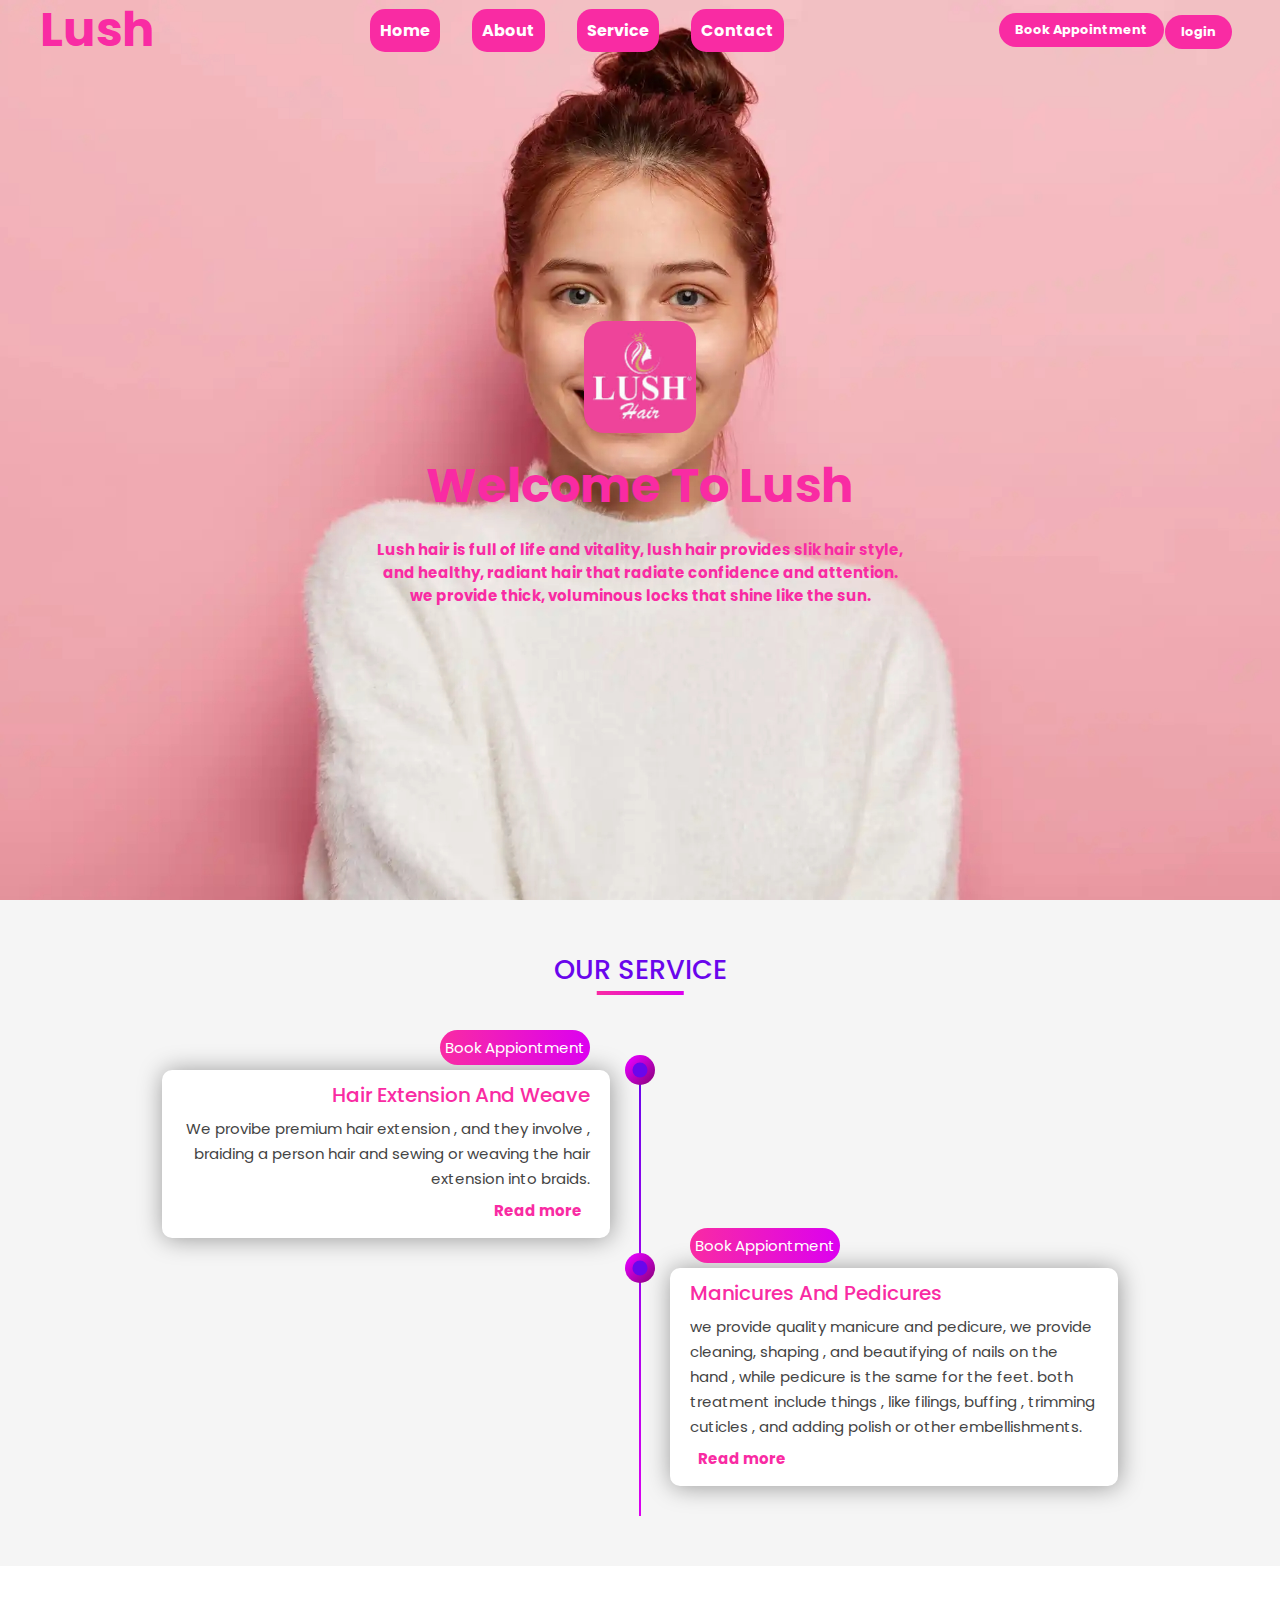
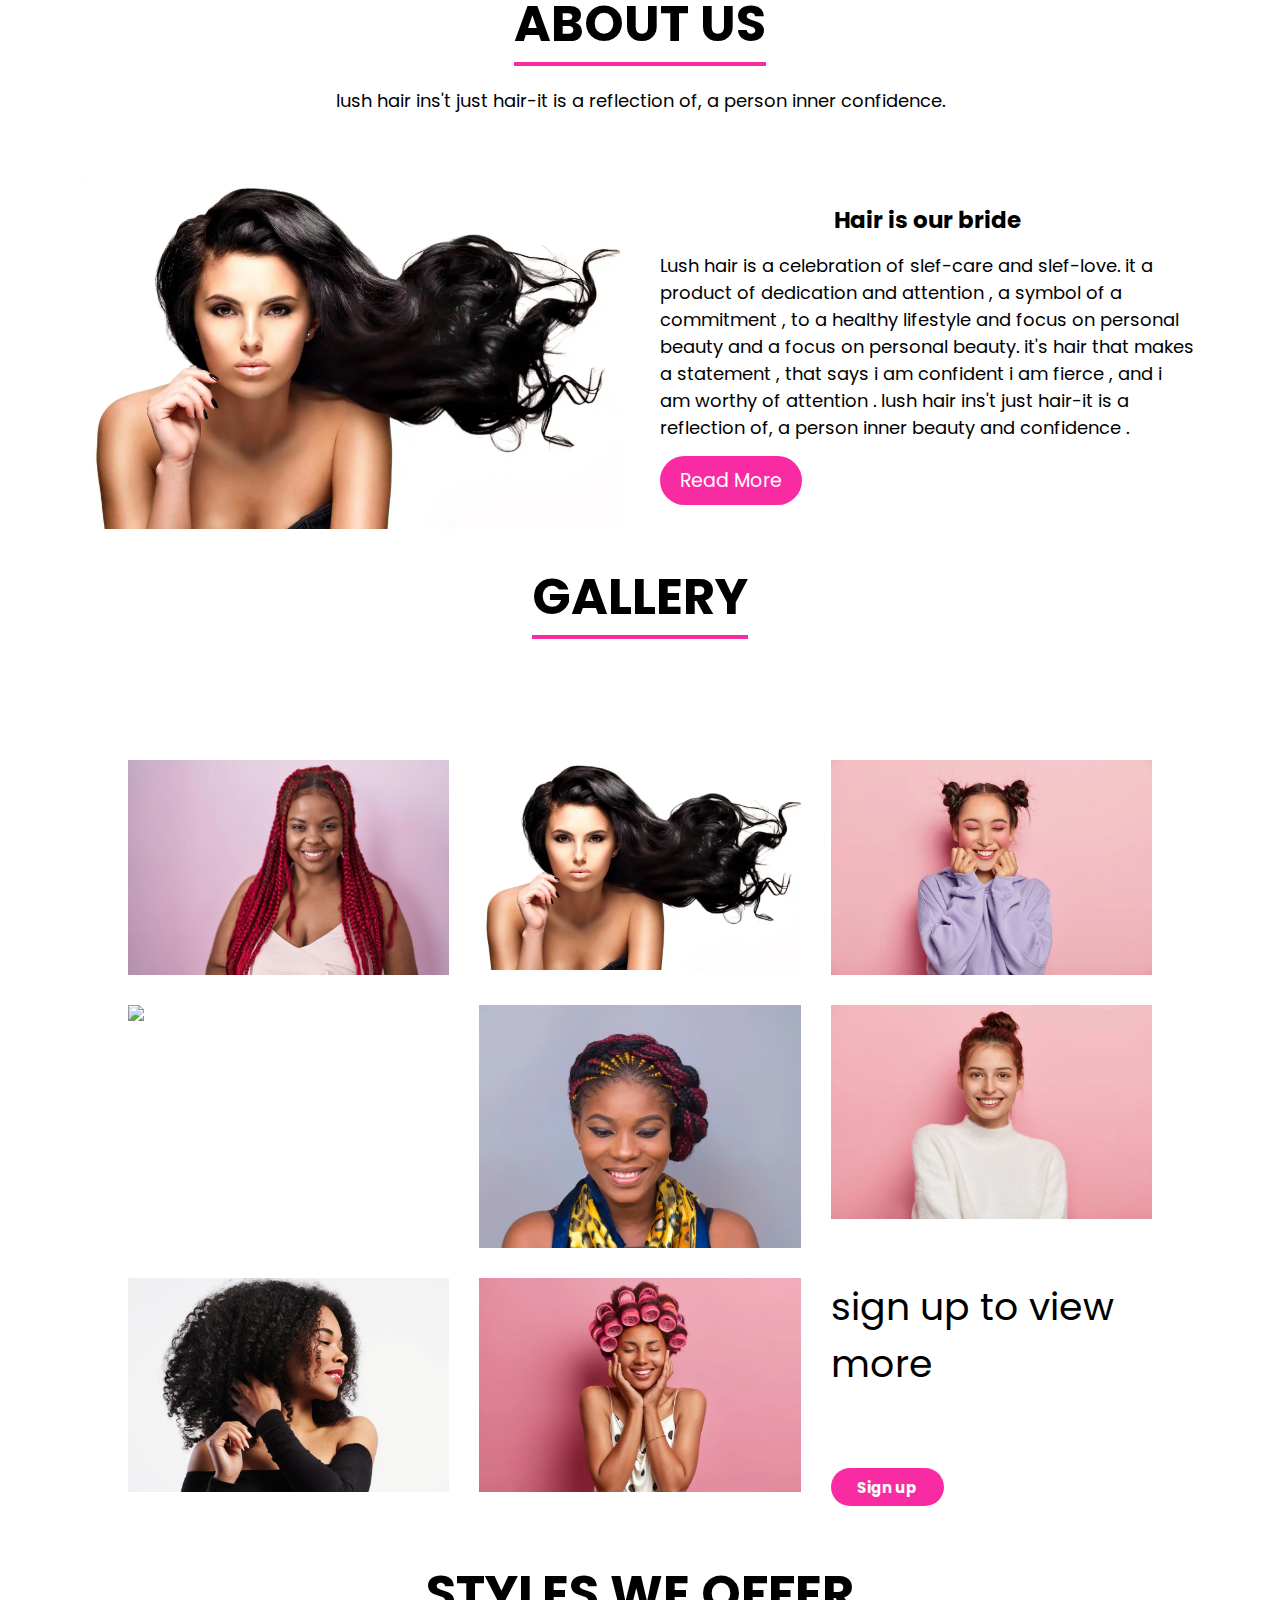
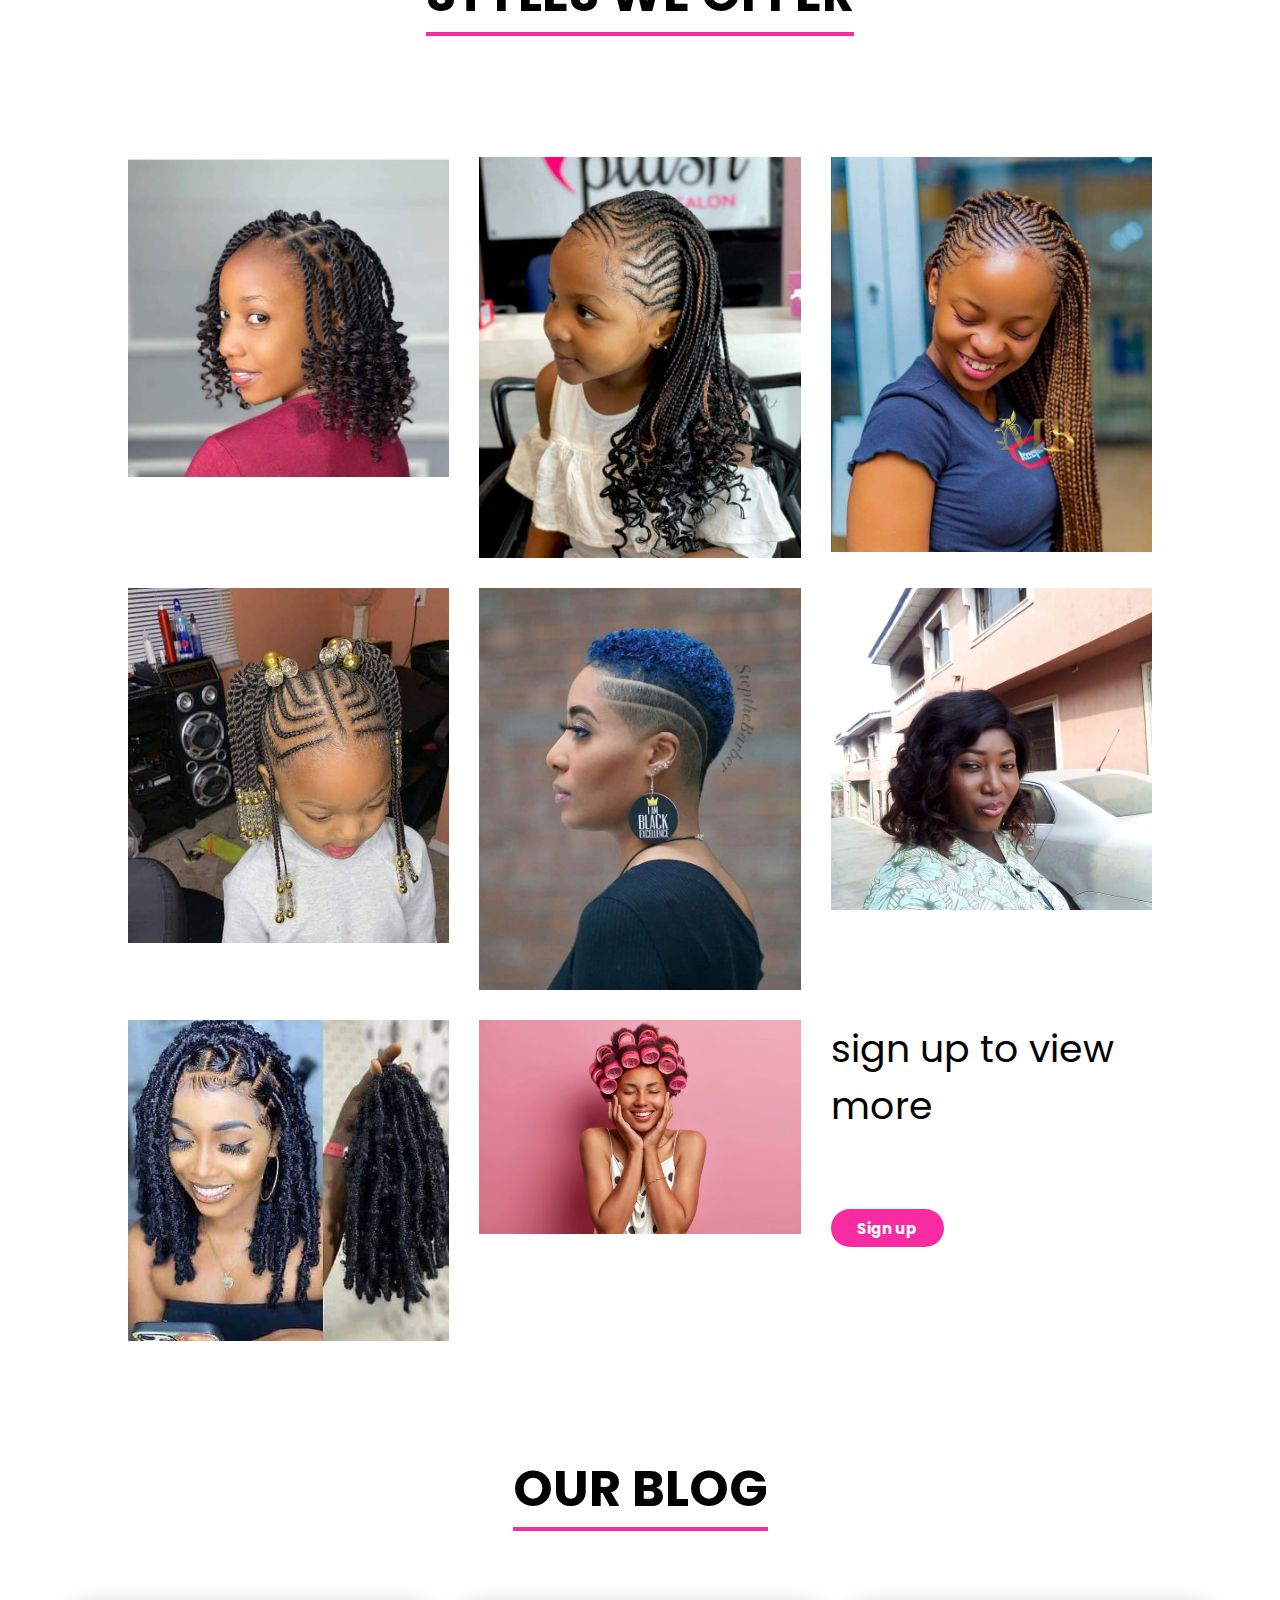
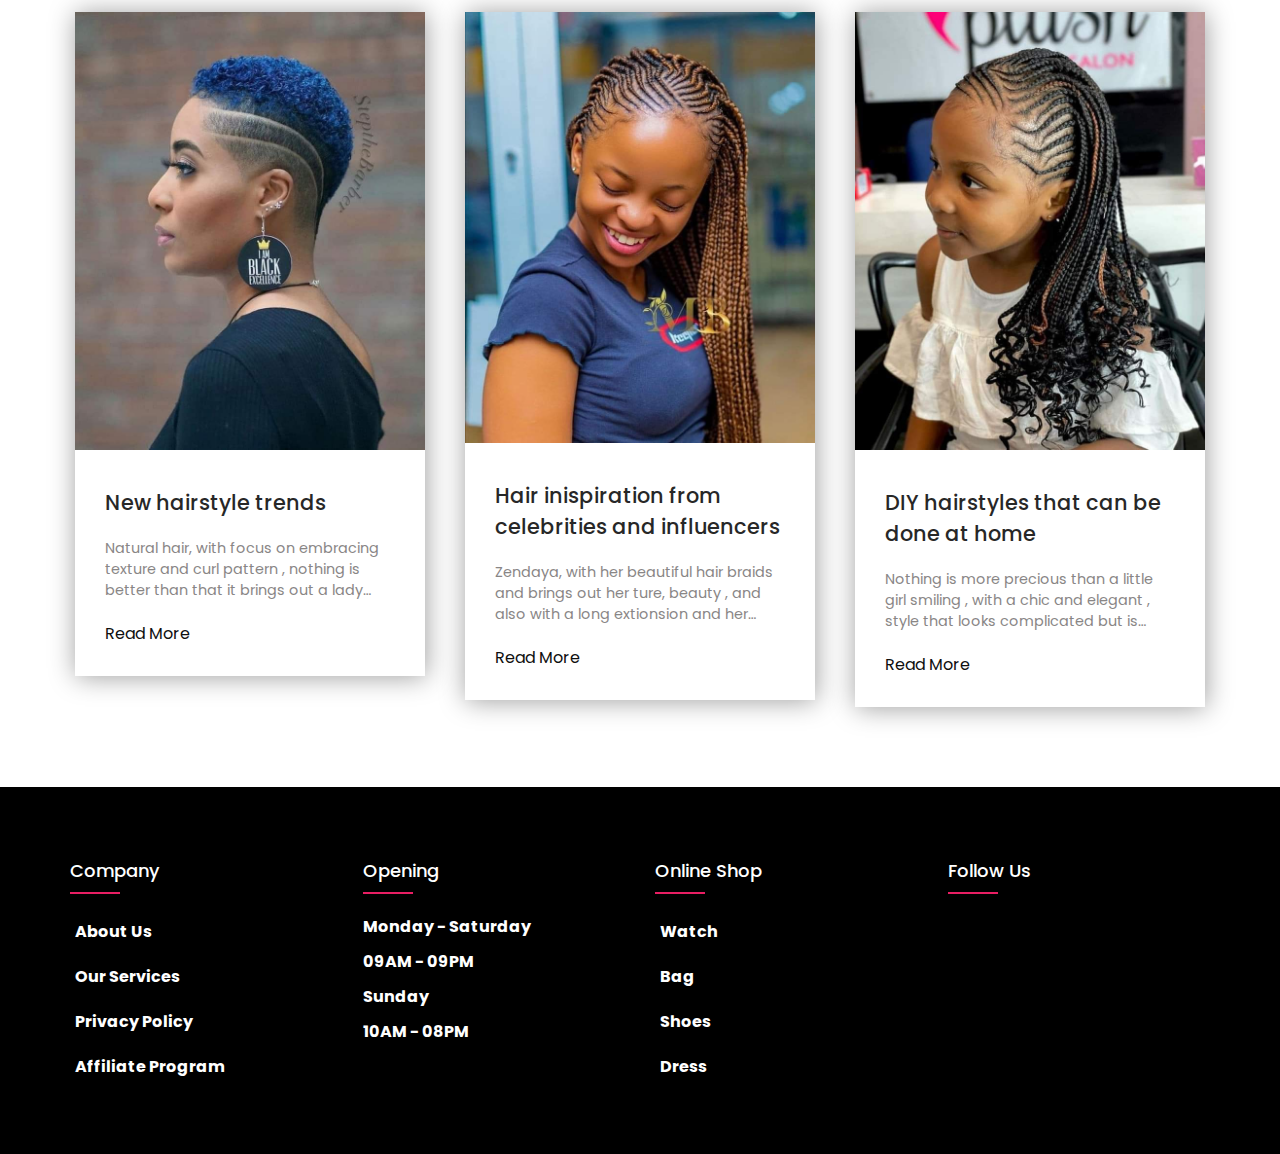
==== cecebeautysalon/index.html @ be524714 "updated heading" ====
<!DOCTYPE html>
    <html lang="en">

    <head>
        <meta charset="UTF-8">
        <meta name="viewport" content="width=device-width, initial-scale=1.0">
        <link rel="stylesheet" href="https://cdnjs.cloudflare.com/ajax/libs/font-awesome/6.4.0/css/all.min.css"
        integrity="sha512-iecdLmaskl7CVkqkXNQ/ZH/XLlvWZOJyj7Yy7tcenmpD1ypASozpmT/E0iPtmFIB46ZmdtAc9eNBvH0H/ZpiBw=="
        crossorigin="anonymous" referrerpolicy="no-referrer" />
        <link rel="stylesheet" href="css/style.css">
        <title>Home</title>
        <!-- scroll reveal CDN -->

        <!-- scroll reveal ends  -->
    </head>

    <body>
        <div class="chap">
            <header>
                <div class="navbar">
                    <div class="logo"><a href="">Lush</a></div>
                    <ul class="links">
                        <li><a href="index.html">Home</a></li>
                        <li><a href="about.html">About</a></li>
                        <li><a href="service.html">Service</a></li>
                        <li><a href="contact.html">Contact</a></li>
                    </ul>
                    <a href="" class="action_btn">Book Appointment</a>
                    <div class="toggle_btn">
                        <i class="fa-solid fa-bars"></i>
                    </div>
                </div>

                <div class="dropdown_menu ">
                    <li><a href="index.html"><i class="fa-solid fa-house icon"></i>Home</a></li>
                    <li><a href="about.html"><i class="fa-solid fa-shop icon"></i>About</a></li>
                    <li><a href="service.html"><i class="fa-solid fa-address-book icon"></i>Service</a></li>
                    <li><a href="contact.html"><i class="fa-solid fa-phone icon"></i>Contact</a></li>
                    <li><a href="" class="action_btn">Appiontment</a></li>
                </div>
                <main>
                    <section id="hero">
                        <div class="animated_div"><img src="image/animated logo.jpeg"></div>
                        <h1>Welcome To Lush </h1>
                        <p>Lush hair is full of life and vitality, lush hair provides slik hair style, <br>
                            and healthy, radiant hair that radiate confidence and attention. <br>
                            we provide thick, voluminous locks that shine like the sun.
                        </p>
                    </section>
                </main>
                <div class="testtest">
                    <button class="toggle-login">login</button>

                    <div class="wrapper">
                        <div class="form-wrapper sign-in">
                            <a href="#" class="close"><img src="image/close.png"><img src="image/hide-active.png"><img
                                    src="image/maximize-active.png"></a>
                            <form action="">
                                <h2>Login</h2>
                                <p class="introp">Already A Member</p>
                                <div class="input-group">
                                    <input type="text" required>
                                    <label for="">Username</label>
                                </div>
                                <div class="input-group">
                                    <input type="password" required>
                                    <label for="">Password</label>
                                </div>
                                <div class="remember">
                                    <label><input type="checkbox">Remember
                                        me</label>
                                </div>
                                <button type="submit" class="btn">Login</button>
                                <div class="sign-link">
                                    <p>Don't have an account?<a href="#" class="signUp-link">
                                            Sign up
                                        </a></p>
                                </div>
                            </form>
                        </div>

                        <div class="form-wrapper sign-up">

                            <form action="">
                                <h2>Sign Up</h2>
                                <p class="introp">Become A Member</p>
                                <div class="input-group">
                                    <input type="text" required>
                                    <label for="">Username</label>
                                </div>
                                <div class="input-group">
                                    <input type="email" required>
                                    <label for="">Email</label>
                                </div>
                                <div class="input-group">
                                    <input type="password" required>
                                    <label for="">Password</label>
                                </div>
                                <div class="remember">
                                    <label><input type="checkbox">I agree to term & condition
                                    </label>
                                </div>
                                <button type="submit" class="btn">Sign UP</button>
                                <div class="sign-link">
                                    <p>Already have an account?<a href="#" class="signIn-link">
                                            Sign In
                                        </a></p>
                                </div>
                            </form>
                        </div>

                        <span style="--i:10;"></span>
                        <span style="--i:9;"></span>
                        <span style="--i:8;"></span>
                        <span style="--i:7;"></span>
                        <span style="--i:6;"></span>
                        <span style="--i:5;"></span>
                        <span style="--i:4;"></span>
                        <span style="--i:3;"></span>
                        <span style="--i:2;"></span>
                        <span style="--i:1;"></span>
                    </div>
                </div>

            </header>

            <!-- service section ends -->
            <div class="main">
                <h3 class="heading">OUR SERVICE</h3>

                <div class="container">
                    <ul>
                        <li>
                            <h3 class="title">Hair Extension And Weave</h3>
                            <p>We provibe premium hair extension , and they involve ,
                                braiding a person hair and sewing or weaving the hair
                                extension into braids.
                            </p>
                            <a href="#">Read more</a>
                            <span class="circle"></span>
                            <span class="date">Book Appiontment</span>
                        </li>
                        <li>
                            <h3 class="title">Manicures And Pedicures</h3>
                            <p>we provide quality manicure and pedicure, we provide cleaning, shaping , and beautifying of
                                nails on the hand , while pedicure is the same for the feet. both treatment include things ,
                                like filings, buffing , trimming cuticles , and adding polish or other embellishments.
                            </p>
                            <a href="#">Read more</a>
                            <span class="circle"></span>
                            <span class="date">Book Appiontment</span>
                        </li>
                    </ul>
                </div>
            </div>
            <!-- service section ends -->
            <!-- about content -->


            <div class="headingabout">
                <h1>ABOUT US</h1>
                <p> lush hair ins't just hair-it is a reflection of, a person inner confidence.
                </p>
            </div>
            <div class="aboutcontainer">
                <section class="about">
                    <div class="about-image">
                        <img src="image/banner2.jpg">
                    </div>
                    <div class="about-content">
                        <h2>Hair is our bride</h2>
                        <p>Lush hair is a celebration of slef-care and slef-love. it a product of dedication and attention , a
                            symbol of a commitment ,
                            to a healthy lifestyle and focus on personal beauty and a focus on personal beauty. it's hair that
                            makes a statement ,
                            that says i am confident i am fierce , and i am worthy of attention . lush hair ins't just hair-it
                            is a reflection of,
                            a person inner beauty and confidence .
                        </p>
                        <a href="" class="read-more">Read More</a>
                    </div>
                </section>
            </div>
            <!-- about content ends -->
            <!-- gallery -->
            <div class="headingabout">
                <h1>GALLERY</h1>

            </div>
            <div class="img-gallery">
                <img
                    src="image/african-american-woman-with-braided-hair-standing-pink-background-hands-together-fingers-crossed-smiling-relaxed-cheerful-success-optimistic.jpg">
                <img src="image/beautiful-young-brunette-woman-with-long-black-curly-hair-posing.jpg">
                <img src="image/contact2.jpg">
                <img src="image/dashbanner .jpg">
                <img src="image/Swirl-Braid-2.jpg">
                <img src="image/contact .jpg">
                <img src="image/black-woman-touches-her-curly-hair.jpg">
                <img src="image/beautiful-lady-wearing-hair-curlers-isolated.jpg">
                <ul class="gallerysign">
                    <p>sign up to view more</p>
                    <li> <a href="signup&sigin.html">Sign up</a></li>
                </ul>
            </div>

            <!-- gallery ends -->
            <!-- style we offer -->

            <div class="headingabout">
                <h1>STYLES WE OFFER</h1>

            </div>
            <div class="img-gallery">
                <img src="image/lush 1.jpg">
                <img src="image/lush 2.jpg">
                <img src="image/lush 3.jpg">
                <img src="image/lush 4.jpg">
                <img src="image/lush 5.jpg">
                <img src="image/lush 7.jpg">
                <img src="image/lush 9.jpg">
                <img src="image/beautiful-lady-wearing-hair-curlers-isolated.jpg">
                <ul class="gallerysign">
                    <p>sign up to view more</p>
                    <li> <a href="signup&sigin.html">Sign up</a></li>
                </ul>
            </div>
            <!-- styles we offer ends -->
            <!-- blog -->
            <section id="blog"> 


                <div class="headingabout">
                    <h1>OUR BLOG</h1>
                </div>

                <div class="blog-wrap">
                    <div class="blog-container">

                        <div class="blog-box">

                            <div class="blog-img">
                                <img src="image/lush 5.jpg" class="b-img" alt="Blog">
                            </div>

                            <div class="blog-text">
                                <a href="#" class="blog-title">New hairstyle trends </a>
                                <p>
                                    Natural hair, with focus on embracing texture and curl pattern , nothing
                                    is better than that it brings out a lady ture beauty in many ways.
                                </p>
                                <a href="#">Read More</a>


                            </div>

                        </div>
                    </div>
                    <div class="blog-container">

                        <div class="blog-box">

                            <div class="blog-img">
                                <img src="image/lush 3.jpg" class="b-img" alt="Blog">
                            </div>

                            <div class="blog-text">
                                <a href="#" class="blog-title">Hair inispiration from celebrities and influencers</a>
                                <p>Zendaya, with her beautiful hair braids and brings out her ture,
                                    beauty , and also with a long extionsion and her beautiful color.
                                    .</p>
                                <a href="#">Read More</a>
                            </div>


                        </div>

                    </div>

                    <div class="blog-container">

                        <div class="blog-box">

                            <div class="blog-img">
                                <img src="image/lush 2.jpg" class="b-img" alt="Blog">
                            </div>

                            <div class="blog-text">
                                <a href="#" class="blog-title">DIY hairstyles that can be done at home</a>
                                <p> Nothing is more precious than a little girl smiling , with a chic and elegant ,
                                    style that looks complicated but is actually quite easy.
                                </p>
                                <a href="#">Read More</a>
                            </div>


                        </div>

                    </div>
                </div>



            </section>
            <!-- blog ends -->

            <!--footer-->
            <footer class="footer">
                <div class="footercontainer">
                    <div class="footerrow">
                        <div class="footer-column">
                            <h3>company</h3>
                            <ul class="footerul">
                                <li><a href="#">about us</a></li>
                                <li><a href="#">our services</a></li>
                                <li><a href="#">privacy policy</a></li>
                                <li><a href="#">affiliate program</a></li>
                            </ul>
                        </div>
                        <div class="footer-column">
                            <h3>Opening</h3>
                            <ul class="footerul">
                                <li> Monday - Saturday</li>
                                <li> 09AM - 09PM</li>
                                <li>Sunday</li>
                                <li>10AM - 08PM</li>
                            </ul>
                        </div>
                        <div class="footer-column">
                            <h3>online shop</h3>
                            <ul class="footerul">
                                <li><a href="#">watch</a></li>
                                <li><a href="#">bag</a></li>
                                <li><a href="#">shoes</a></li>
                                <li><a href="#">dress</a></li>
                            </ul>
                        </div>
                        <div class="footer-column">
                            <h3>follow us </h3>
                            <div class="social-link">
                                <a href="#"><i class="fa-brands fa-facebook icons"></i></a>
                                <a href="#"><i class="fa-brands fa-twitter icons"></i></a>
                                <a href="https://github.com/michaelmenesi/lush.git"><i class="fa-brands fa-github"></i></a>
                                <h4>
                            </div>
                        </div>
                    </div>
                </div>
            </footer>
            <!-- footer ends -->









            <!-- scroll reveal CDN -->
            <script src="https://unpkg.com/scrollreveal"></script>
            <!-- scroll reveal CDN ends   -->

            

            <!-- created by menesi michael    
                
            Gmail:menesimichael61@gmail.com
            
            phone number:08025140594

            whatsapp number:+234 8025140594
        
            -->

            <script src="javascript/script.js"></script>
        </div>    
    </body>

</html>
---- cecebeautysalon/css/style.css ----
@import url('https://fonts.googleapis.com/css2?family=Poppins:ital,wght@0,300;0,400;0,500;0,600;1,400;1,600;1,700;1,900&display=swap');

/* basic css */
*{
    margin: 0;
    padding: 0;
    font-family: 'poppins', sans-serif;
    box-sizing: border-box;
    
}

body{
    background-color: white;
    font-family: 'poppins', sans-serif;
    

}

li{
    list-style-type: none;

}

a{
    text-decoration: none;
    color: white;
    font-size: 1rem;
}

a:hover{
    color: #f92ba3;
}
.chap{
    overflow: hidden;
}

/* basic css ends  */

/* nav bar */
header{
    background-image: url(../image/banner.jpg);
    background-size: cover;
    background-position: center;
    position: relative;
    padding: 0 2rem;
    height: 100vh;
    background-attachment: fixed;
}
.headerservice{
    background-image: url(../image/service.jpg);
    background-size: cover;
    background-position: center;
    position: relative;
    padding: 0 2rem;
    height: 90vh;
    background-attachment: fixed;
}
.headerabout{
    background-image: url(../image/about.jpg);
    background-size: cover;
    background-position: center;
    position: relative;
    padding: 0 2rem;
    height: 100vh;
    background-attachment: fixed;
}
.headercontact{
    background-image: url(../image/contact.jpg);
    background-size: cover;
    background-position: center;
    position: relative;
    padding: 0 2rem;
    height: 100vh;
    background-attachment: fixed;
}
.login-signup{
    background-image: url(image/beautiful-lady-wearing-hair-curlers-isolated.jpg);
    background-size: cover;
    background-position: center;
    position: relative;
    padding: 0 2rem;
    height: 100vh;
    background-attachment: fixed;
}


.navbar{
    width: 100%;
    height: 60px;
    max-width: 1200px;
    margin: 0 auto;
    display: flex;
    align-items: center;
    justify-content: space-between;

}

.navbar .logo a {
    font-size: 3rem;
    font-weight: bold;
    color: #f92ba3;
    transition: .4s;
}
.navbar .logo a:hover{
    color: black;
}

.navbar .links{
    display: flex;
    gap: 2rem;
}
.links a{
    color: #fff;
    font-size: 1rem;
    background-color:  #f92ba3;
    border: none ;
    outline: none;
    padding: 10px;
    text-align: center;
    border-radius: 15px;
    font-weight: bolder;
    transition: .3s ;
}
.links a:hover{
    color: black;
}

.navbar .toggle_btn{
    color: #fff;
    font-size: 1.5rem;
    cursor: pointer;
    display: none;
}
.navbar.sticky{
    background: #1b1b1b;
}

.action_btn{
    background-color:  #f92ba3;
    color: #fff;
    padding: 0.5rem 1rem;
    border: none;
    outline: none;
    border-radius: 20px;
    font-size: 0.8rem;
    font-weight: bold;
    cursor: pointer;
    transition: scale 0.2 ease;
    margin-right: 35px;
    text-align: center;
    display: flex;
}

.action_btn:hover{
    scale: 1.05;
    color: #fff;
}

.action_btn:active{
  scale: 0.95;
}

/*DROPDOWN MENU*/
.dropdown_menu{
    display: none;
    position: absolute;
    right: 2rem;
    top: 60px;
    height: 0;
    width: 300px;
    background-color: rgba(225, 255, 255, 0.1);
    backdrop-filter: blur(15px);
    border-radius: 10px;
    overflow: hidden;
    transition: height .2s cubic-bezier(0.175, 0.885, 0.32, 1.275);
}
.dropdown_menu.open{
    height: 240px;
}

.dropdown_menu li{
    padding: 0.7rem;
    display: flex;
    align-items: center;
    justify-content: center;
}
.dropdown_menu li a{
    color: black;
}

.dropdown_menu .action_btn{
    width: 100%;
    display: flex;
    justify-content: center;
}

/* navbar ends  */
/* animated logo */

.animated_div {
width:20%;
height:20%;
color: #ffffff;
position: relative;
font-weight:bold;
padding:10px;
margin-top: 4cm;
animation:animated_div 5s 1;
-moz-animation:animated_div 5s 1;
-webkit-animation:animated_div 5s 1;
-o-animation:animated_div 5s 1;
border-radius:5px;
-webkit-border-radius:5px;
}

.animated_div img{
width: 50%;
height: 50%;
border-radius: 20px;
}
    
@keyframes animated_div{
    0% {transform: rotate(0deg);left:0px;}
    25% {transform: rotate(20deg);left:0px;}
    50% {transform: rotate(0deg);left:500px;}
    55% {transform: rotate(0deg);left:500px;}
    70% {transform: rotate(0deg);left:500px;}
    100% {transform: rotate(-360deg);left:0px;}
}
    
@-webkit-keyframes animated_div {
    0% {-webkit-transform: rotate(0deg);left:0px;}
    25% {-webkit-transform: rotate(20deg);left:0px;}
    50% {-webkit-transform: rotate(0deg);left:500px;}
    55% {-webkit-transform: rotate(0deg);left:500px;}
    70% {-webkit-transform: rotate(0deg);left:500px;}
    100% {-webkit-transform: rotate(-360deg);left:0px;}
}
    
@-moz-keyframes animated_div{
    0%  {-moz-transform: rotate(0deg);left:0px;}
    25% {-moz-transform: rotate(20deg);left:0px;}
    50%  {-moz-transform: rotate(0deg);left:500px;}
    
    55%  {-moz-transform: rotate(0deg);left:500px;}
    70%  {-moz-transform: rotate(0deg);left:500px;}
    100% {-moz-transform: rotate(-360deg);left:0px;}
}
    
@-o-keyframes animated_div {
    0% {transform: rotate(0deg);left:0px;}
    25% {transform: rotate(20deg);left:0px;}
    50%  {transform: rotate(0deg);left:500px;}
    55%  {transform: rotate(0deg);left:500px;}
    70%  {transform: rotate(0deg);left:500px;}
    100% {transform: rotate(-360deg);left:0px;}
}
/* animated logo end */
/*hero*/

section#hero{
    display: flex;
    flex-direction: column;
    align-items: center;
    justify-content: center;
    text-align: center;
    color: #f92ba3;
    margin-top: 100px;
    overflow: hidden;
}

#hero h1{
    font-size: 3rem;
    margin-bottom: 1rem;
}

#hero p{
    font-size: 15px;
    font-weight: bold;
    filter: brightness(80px);
}
/* hero ends  */
/* animated service bubble */
.bubbles img{
    width: 50px;
    animation: bubble 4s linear infinite;
    overflow: hidden;
}
.bubbles{
    width: 90%;
    display: flex;
    align-items: center;
    justify-content: space-around;
    position: absolute;
    bottom: 0;
}
@keyframes bubble{
    0%{
        transform: translateY(0);
        opacity: 0;
    }
    50%{
        
        opacity: 1;
    }
    70%{
        
        opacity: 1;
    }
    100%{
        transform: translateY(-80vh);
        opacity: 0;
    }
}

.bubbles img:nth-child(1){
    animation-delay: 2s;
    width: 25px;
}
.bubbles img:nth-child(2){
    animation-delay: 1s;
}
.bubbles img:nth-child(3){
    animation-delay: 3s;
    width: 25px;
}
.bubbles img:nth-child(4){
    animation-delay: 4.5s;
}
.bubbles img:nth-child(5){
    animation-delay: 3s;
}
.bubbles img:nth-child(6){
    width: 20px;
    animation-delay: 6s;
}
.bubbles img:nth-child(7){
    width: 35px;
    animation-delay: 7s;
}


/* animated service bubbles ends */
/* service page timeline */

.main{
    width: 100%;
    height: auto;
    background-color: rgb(245, 245, 245);
    padding: 50px 0;
    display: grid;
    place-items: center;
    font-family: 'poppins' sans-serif;
}

.main .heading{
    font-size: 27px;
    font-weight: 500;
    color: rgb(106, 6 , 236);
    position: relative;
    margin-bottom: 80px;
}

.heading::after{
    position: absolute;
    content: '';
    width: 50%;
    height: 4px;
    left: 50%;
    bottom: -5px;
    background-image: linear-gradient(to right, #f92ba3 , rgb(220, 0 ,240));
    transform: translateX(-50%);
}


.container{
    width: 70%;
    height: auto;
    position: relative;
}

.container ul::after{
    position: absolute;
    content: '';
    width: 2px;
    height: 100%;
    background-image: linear-gradient(to bottom, rgb(106, 6 ,236), rgb(220, 0 ,240) );
    left: 50%;
    top: 0;
    transform: translateX(-50%);
    z-index: 0;
}
.container ul{
    list-style-type: none;

}


.container ul li{
    width: 50%;
    height: auto;
    padding: 15px 20px;
    background-color: #fff;
    box-shadow: 1px 1px 25px rgba(0, 0, 0, 0.384);
    border-radius: 10px;
    margin-bottom: 30px;
    z-index: 99;
    position: relative;
} 


.container ul li:nth-child(odd){
    float: left;
    clear: right;
    transform: translateX(-30px);
    text-align: right;
}
.container ul li:nth-child(odd) .date{
    right: 20px;
}

.container ul li:nth-child(even){
    float: right;
    clear: left;
    transform: translateX(30px);
    text-align: left;
}

.container ul li:nth-child(4){
    margin-bottom: 0;
}
.container ul li .title{
    font-size: 20px;
    font-weight: 500;
    color:  #f92ba3;
}

ul li p{
    font-size: 15px;
    color: #444;
    margin: 7px 0;
    line-height: 25px;
}

ul li a{
    font-size: 15px;
    color:  #f92ba3;
    text-decoration: none;
    font-weight: bold;
    padding: 8px;
}
ul li a:hover{
    background-color: #f92ba3;
    color: #fff;
    border: none;
    outline: none;
    border-radius: 5px;
}

ul li .date{
    position: absolute;
    top: -40px;
    background-image: linear-gradient(to right,  #f92ba3, rgb(220, 0 ,240));
    width: 150px;
    height: 35px;
    border-radius: 20px;
    color: #fff;
    display: grid;
    place-items: center;
    font-size: 15px;
    

}

.container ul li .circle{
    width: 30px;
    height: 30px;
    background-color: rgb(220, 0, 240);
    border-radius: 50%;
    position: absolute;
    top: 0;
}

.container ul li .circle::after{
    content: '';
    width: 15px;
    height: 15px;
    background-color: rgb(106, 6 , 236);
    border-radius: 50%;
    position: absolute;
    top: 50%;
    left: 50%;
    transform: translate(-50%, -50%);
}

.container ul li:nth-child(odd) .circle{
  right: -30px;
  transform: translate(50%, -50%);
}


.container ul li:nth-child(even) .circle{
    left: -30px;
    transform: translate(-50%, -50%);
}


/* service page timeline ends */
/* popup form */
.test{
    display: flex;
    justify-content: center;
    align-items: center;
    min-height: 100vh;
    margin-top: -14cm;
    overflow: hidden;
}
.testtest{
    display: flex;
    justify-content: center;
    align-items: center;
    min-height: 100vh;
    margin-top: -16cm;
    overflow: hidden;
}
.introp{
   display: flex;
   justify-content: center;
   text-align: center;
   width: 100%;
}

button{
    position: absolute;
    top: 15px;
    right: 10px;
    padding: 0.5rem 1rem;
    background: #f92ba3;
    border-radius: 20px;
    border: none;
    outline: none;
    cursor: pointer;
    font-size: 0.8rem;
    color: #fff;
    font-weight: bold;
    z-index: 1;
    transform-origin: bottom right;
    transition: 1.5s ease-in-out;
}
button:hover{
    background: #fff;
    color: #f92ba3;
    border: 1px solid #f92ba3;
}
button.active{
    transform: scale(0);
}
.close{
    position: absolute;
    top: 10px;
    right: 18px;
    width: 30px;
    height: 20px;
    display: flex;
    justify-content: center;

}
.wrapper{
    position: relative;
    width: 400px;
    height: 500px;

}
.wrapper span{
    display: block;
    width: 400px;
    height: 50px;
    background: #f92ba3;
    transform: translate(400px, -50px) scale(0);
    transform-origin: right;
    margin-bottom: -50px;
    transition: .5s ease-in-out;
    transition-delay: calc(.5s / var(--i));
}
.wrapper.active span{
    transition-delay: calc(.1s * var(--i));
    margin-bottom: 0;
    transform: translate(0, 0) scale(1);
}
.wrapper span:nth-of-type(1){
    border-top-left-radius: 20px;
    border-top-right-radius: 20px;
}
.wrapper span:nth-of-type(10){
    border-bottom-left-radius: 20px;
    border-bottom-right-radius: 20px;
}

.wrapper.show-bg .bg{
    z-index: 1;
}
.form-wrapper{
    position: absolute;
    top: 0;
    left: 0;
    display: flex;
    justify-content: center;
    align-items: center;
    width: 100%;
    height: 100%;
    background: transparent;
    z-index: 2;
    transform: translate(500px, -200px) scale(0);
    transition: transform .8s ease-in-out, background 0s,left .5s ease-in-out;
    
    
}
.wrapper.active .form-wrapper{
    transition-delay: 1s,1.8s,0s;
    background: #fff;
    transform: translate(0, 0) scale(1);
    border-radius: 20px;
    border: 10px solid #f92ba3;
}

.wrapper.show-sign .form-wrapper.sign-in{
    left: -1950px;
    transition-delay: .5s;
}
.wrapper .form-wrapper.sign-up{
    transform: translateX(1950px);
    transition-delay: .3s;
}
.wrapper.show-sign .form-wrapper.sign-up{
    transform: translateX(0);
}
h2{
    font-size: 30px;
    color: #be2edd;
    text-align: center;
}
.input-group{
    position: relative;
    margin: 30px 0;

}
.input-group label{
    position: absolute;
    top: 50%;
    left: 5px;
    transform: translateY(-50%);
    font-size: 16px;
    color: #333;
    padding: 0 5px;
    pointer-events: none;
    transition: .5s;
}
.input-group input{
    width: 320px;
    height: 40px;
    font-size: 16px;
    color: #333;
    padding: 0 10px;
    border-radius: 5px;
    background: transparent;
    outline: none;
    border: 1px solid #333;
    transition: .5s;
}
.input-group input:focus~label,
.input-group input:valid~label{
    top: 0;
    font-size: 12px;
    background: #fff;
    color: #be2edd;
}
.input-group input:focus,
.input-group input:valid{
    border: 1px solid #be2edd;

}

.remember{
    display: flex;
    justify-content: center;
}
.remember label{
    color: #333;
    font-size: 14px;
}
.remember label input{
    accent-color: #be2edd;

}
.btn{
    position: relative;
    top: 0;
    left: 0;
    width: 100%;
    height: 40px;
    background: #be2edd;
    box-shadow: 0 5px 10px #be2edd;
    font-size: 16px;
    color: #fff;
    font-weight: 500;
    cursor: pointer;
    border-radius: 5px;
    border: none;
    outline: none;
}
.sign-link{
    font-size: 14px;
    text-align: center;
    margin: 25px 0;
}
.sign-link p{
    color: #333;
}
.sign-link p a {
    color: #be2edd;
    text-decoration: none;
    font-weight: 600;
}
.sign-link p a:hover{
    text-decoration: underline;

}
/* popup responsive ends */
/* contact */
.contact{
    display: flex;
    justify-content: center;
    margin: 2cm;
    padding: 2cm;
    border: 1px solid #f92ba3;
}
.input-form{
    padding: 20px;
}
.label{
    display: block;
}
/* contact ends */
/* about content */

.headingabout{
    width: 90%;
    display: flex;
    justify-content: center;
    align-items: center;
    flex-direction: column;
    text-align: center;
    margin: 20px auto;
}
.headingabout h1{
    font-size: 50px;
    color: #000;
    margin-bottom: 25px;
    position: relative;
}
.headingabout h1::after{
    content: "";
    position: absolute;
    width: 100%;
    height: 4px;
    display: block;
    margin: 0 auto;
    background-color: #f92ba3;
}
.headingabout p{
    font-size: 18px;
    color: black;
    margin-bottom: 35px;
}
.aboutcontainer{
   width: 90%;
   margin: 0 auto;
   padding: 10px 20px;
}
.about{
    display: flex;
    justify-content: space-between;
    align-items: center;
    flex-wrap: wrap;
}
.about-image{
    flex: 1;
    margin-right: 40px;
    overflow: hidden;
}
.about-image img{
    max-width: 100%;
    height: auto;
    display: block;
    transition: 0.5s ease;

}
.about-image:hover img{
  transform: scale(1.2);
}
.about-content{
    flex: 1;
}
.about-content h2{
    font-size: 23px;
    margin-bottom: 15px;
    color: black;
}
.about-content p{
    font-size: 18px;
    line-height: 1.5;
    color: black;
}
.about-content .read-more{
    display: inline-block;
    background-color: #f92ba3;
    padding: 10px 20px;
    color: #fff;
    font-size: 19px;
    text-decoration: none;
    border-radius: 25px;
    margin-top: 15px;
    transition: 0.3s ease;
}
.about-content .read-more:hover{
    background-color: #ac126c;
}
/* about content ends */

/* footer starts */
.footercontainer{
    max-width: 1170px;
    margin: auto;
}
.footercontainercontact{
    margin-top: 3cm;
}
.footerrow{
    display: flex;
    flex-wrap: wrap;
}
.footerul{
    list-style-type: none;
}
.footer{
    background-color: black;
    padding: 70px 0;

}
.footer-column{
    width: 25%;
    padding: 0 15px;
 
}
.footer-column h3{
    font-size: 18px;
    color: #ffffff;
    text-transform: capitalize;
    margin-bottom: 30px;
    font-weight: 500;
    position: relative;
}
.footer-column h3::before{
    content: '';
    position: absolute;
    left: 0;
    bottom: -10px;
    background-color: #e91e63;
    height: 2px;
    box-sizing: border-box;
    width: 50px;
}
.footer-column ul li:not(:last-child){
    margin-bottom: 10px;
}
.footer-column ul li a{
    font-size: 16px;
    text-transform: capitalize;
    color: white;
    text-decoration: none;
    font-weight: bold;
    display: block;
    padding: 5px;
    transition: .3s ease-in-out;
}

.footer-column ul li a:hover{
    padding-left: 10px;
}
.footer-column .social-link a {
    font-size: 30px;
    height: 40px;
    width: 40px;
    margin: 0 10px 10px 0;
    color: white;
}
.footer ul li{
    color: white;
    font-weight: bold;
}
.footerul a:hover{
   background-color: transparent;
}

/* footer ends */
/* image gallery  */
.img-gallery{
    width: 80%;
    margin: 100px auto 50px;
    display: grid;
    grid-template-columns: repeat(auto-fit, minmax(250px, 1fr));
    grid-gap: 30px;
}
.img-gallery img{
    width: 100%;
    cursor: pointer;
    transition: .4s;
}
/* end gallery */

.img-gallery img:hover{
    transform: scale(0.8) rotate(-15deg);
    border-radius: 20px;
    box-shadow: 0 32px 75px rgba(68, 77, 136, 0.2);
}

.gallerysign li a{
    font-size: 15px;
    color:  #fff;
    background-color: #f92ba3;
    text-decoration: none;
    font-weight: bold;
    padding: 8px;
    width: 3cm;
    height: 1cm;
    display: flex;
    justify-content: center;
    margin-top: 2cm;
    border-radius: 20px;
}
ul li a:hover{
    background-color: #f92ba3;
    color: #fff;
    border: none;
    outline: none;
    border-radius: 5px;
}
.gallerysign p{
    font-size: 1cm;
}
/* image gallery ends */
/* blog  */

/* blog */

#blog{
    display:flex;
    justify-content: center;
    align-items: center;
    flex-direction: column;
    padding: 40px;
    
}

.blog-heading{
    display: flex;
    justify-content: center;
    align-items: center;
    flex-direction: column;
}

.blog-heading span{ 
    color: #f92ba3;
}
.blog-heading h3{
    font-size: 2.4rem;
    color: black;
    font-weight: 600px;
}
.b-img{
    background-size: cover;
    background-position: center;
    position: relative;
    height: 70vh;
}
.blog-wrap
{
    display: flex;
    justify-content: space-evenly;
    align-items: start;
    margin: 20px 0px;
    flex-wrap: wrap;
    flex-direction: row;
}
.blog-box{
    width: 350px;
    background-color: #ffffff;
    box-shadow: 1px 1px 25px rgba(0, 0, 0, 0.384);
    margin: 20px;
}
.blog-img{
    width: 100%;
    height: auto;
}
.blog-img img{
    width: 100%;
    height: 100%;
    object-fit: cover;
    object-position: center;
}
.blog-text{
   padding: 30px;
   display: flex;
   flex-direction: column;

}

.blog-text span{
    color: #f92ba3;
    font-size: 0.9rem;
}
.blog-text .blog-title{
    font-size: 1.3rem;
    font-weight: 500;
    color: #272727;
}
.blog-text .blog-title:hover{
    color: #f92ba3;
    transition: all ease 0.3s;
}
.blog-text p{
    color: #898686;
    font-size: 0.9rem;
    display: -webkit-box;
    -webkit-line-clamp: 3;
    -webkit-box-orient: vertical;
    overflow: hidden;
    text-overflow: ellipsis;
    margin: 20px 0px;
}
.blog-text a{
    color: #0f0f0f;
}
.blog-text a:hover{
    color: #f92ba3;
    transition: all ease 0.3s;
}
/* blog ends  */
/* scroll bar */
::-webkit-scrollbar{
    width: 15px;

}
::-webkit-scrollbar-track{
    background: #d1e5ff;
}
::-webkit-scrollbar-thumb{
    background: linear-gradient(#fb3bdf, #d115bb);
    border-radius: 15px;
}
/* scroll bars */
/* scroll bar ends */

/* contact form */


.container-form{
    position: relative;
    width: 100%;
    min-height: 100vh;
    padding: 2rem;
    background-color: #fafafa;
    overflow: hidden;
    display: flex;
    align-items: center;
    justify-content: center;
    border-radius: 30px;
}

.form{
    width: 100%;
    max-width: 820px;
  
    background-color: #fff;
    border-radius: 10px;
    box-shadow: 1px 1px 25px rgba(0, 0, 0, 0.384);
    z-index: 1000;
    overflow: hidden;
    display: grid;
    grid-template-columns: repeat(2, 1fr);
}

.contact-form{
    background: linear-gradient(#fb3bdf, #d115bb);
    position: relative;
}

.circle{
    border-radius: 50%;
    background: linear-gradient(135deg, transparent 20%, #860277);
    position: absolute;
}

.circle.one{
  width: 130px;
  height: 130px;
  top: 130px;
  right: -40px;
}

.circle.two{
    width: 80px;
    height: 80px;
    top: 10px;
    right: 30px;
}

.contact-form:before{
   content: "";
   position: absolute;
   width: 26px;
   height: 26px;
   background-color: #fb3bdf;
   transform: rotate(45deg);
   top: 50px;
   left: -13px;
}

form{
    padding: 2.3rem 2.3rem;
    z-index: 10;
    overflow: hidden;
    position: relative;
}

.title{
    color: #fff;
    font-weight: 500;
    font-size: 1.5rem;
    line-height: 1;
    margin-bottom: 0.7rem;
}

.input-container{
    position: relative;
    margin: 1rem 0;
}



.input{
    width: 95%;
    outline: none;
    border: 2px solid #fff;
    background: none;
    border-radius: 30px;
    padding: 0.6rem 1.2rem;
    color: white;
    font-weight: bolder;
    font-size: 0.95rem;
    letter-spacing: 0.5px;
    transition: 0.3s;    
}

textarea.input{
    padding: 0.8rem 1.2rem;
    min-height: 150px;
    border-radius: 22px;
    resize: none;
    overflow-y: auto;
}

.input-container label{
    position: absolute;
    top: 50%;
    left: 15px;
    transform: translateY(-50%);
    padding: 0 0.4rem;
    color: #fff;
    font-size: 0.9rem;
    font-weight: 400;
    pointer-events: none;
    z-index: 1000;
    transition: 0.5s;
}

.input-container.textarea label{
    top: 1rem;
    transform: translateY(0);
}

.contactbtn{
    padding: 0.6rem 1.3rem;
    background-color: #fff;
    border: 2px solid #fafafa;
    font-size: 0.95rem;
    color: #d115bb;
    line-height: 1;
    border-radius: 25px;
    outline: none;
    cursor: pointer;
    transition: 0.3s;
    margin: 0;
}

.contactbtn:hover{
    background-color: transparent;
    color: #fff;
}

.input-container span{
    position: absolute;
    top: 0;
    left: 25px;
    transform: translateY(-50%);
    font-size: 0.8rem;
    padding: 0 0.4rem;
    color: transparent;
    pointer-events: none;
    z-index: 500;
    
}

.input-container span:before,
.input-container span:after{
    content: "";
    position: absolute;
    width: 10%;
    opacity: 0;
    transition: 0.3s;
    height: 5px;
    background-color: #fb3bdf;
    top: 50%;
    transform: translateY(-50%);
}

.input-container span:before{
   left: 50%;
}

.input-container span:after{
    right: 50%;
}
.input-container.focus label{
    top: 0;
    transform: translateY(-50%);
    left: 25px;
    font-size: 0.8rem;
}

.input-container.focus span:before,
.input-container.focus span:after{
   width: 50%;
   opacity: 1;
}

.icon{
    width: 28px;
}

.contact-info{
    padding: 2.3rem 2.23rem;
    position: relative;
}

.contact-info .title{
    color: #fb3bdf;
}

.text{
    color: black;
    margin: 1.5rem 0 2rem 0;
}

.information{
    display: flex;
    margin: 0.7rem 0;
    align-items: center;
    font-size: 0.95rem;
}

.icon{
    width: 28px;
    margin-right: 0.7rem;
}

.social-media{
    padding: 2rem 0 0 0;
}

.social-media p {
  color: black;
}

.social-icons{
    display: flex;
    margin-top: 0.5rem;
}

.social-icons a {
    width: 35px;
    height: 35px;
    border-radius: 5px;
    background: linear-gradient(45deg, #fb3bdf, #d115bb);
    color: #fff;
    text-align: center;
    line-height: 35px;
    margin-right: 0.5rem;
    transition: .3s;
}

.social-icons a:hover{
    transform: scale(1.05);
}

.contact-info:before{
    content: "";
    position: absolute;
    width: 110px;
    height: 100px;
    border: 22px solid #fb3bdf;
    border-radius: 50%;
    bottom: -77px;
    right: 50px;
    opacity: 0.6;
}

.big-circle{
    position: absolute;
    width: 500px;
    height: 500px;
    border-radius: 50%;
    background: linear-gradient(to bottom, #fb3bdf, #d115bb);
    bottom: 50%;
    right: 50%;
    transform: translate(-40%,38%);
}

.big-circle:after{
    content: "";
    position: absolute;
    width: 360px;
    height: 360px;
    background-color: #fafafa;
    border-radius: 50%;
    top: calc(50% - 180px);
    left: calc(50% - 180px);
}

/* responsive  */
@media screen and (max-width:850px) {
    .form{
        grid-template-columns: 1fr;
    }

    .contact-info:before{
        bottom: initial;
        top: -75px;
        right: 65px;
        transform: scale(0.95);
    }

    .contact-form:before{
        top: -13px;
        left: initial;
        right: 70px;
    }

    .big-circle{
        bottom: 75%;
        transform: scale(0.9) translate(-40%, 30%);
        right: 50%;
    }

    .text{
        margin: 1rem 0 1.5rem 0 ;
    }

    .social-media{
        padding: 1.5rem 0 0 0;
    }
}

@media screen and (max-width:480px) {
    .container{
        padding: 1.5rem;
    }

    .contact-info:before{
        display: none;
    }

    .big-circle{
        display: none;
    }

    form,
    .contact-info{
        padding: 1.7rem 1.6rem;
    }

    .text, .information, .social-media p{
        font-size: 0.8rem;
    }

    .title{
        font-size: 1.15rem;
    }


    .icon{
        width: 23px;
    }

    .input{
        padding: 0.45rem 1.2rem;
    }


    .btn{
        padding: 0.45rem 1.2rem;
    }

}

/* responsive ends */
/* contact form ends */




























/* Responsive */

/* nav responive */
@media screen and (max-width:768px){
    .navbar .links,
    .navbar .action_btn{
        display: none;
    }

   .navbar .toggle_btn{
    display: block;
    
   }
   .navbar .toggle_btn i{
    color: black;
   }

   .dropdown_menu{
    display: block;
   }
   .animated_div img{
    display: none;
   }

   .footer-column{
    width: 50%;
    margin-bottom: 30px;
   }
   .dropdown_menu{
    left: 2rem;
    width: unset;
   }
   #hero{
    display: flex;
    justify-content: center;
    flex-direction: column;
    margin-top: -10cm;
   }
    .headingabout{
        padding: 0px 20px;
    }
    .headingabout h1{
        font-size: 36px;
    }
    .headingabout p{
        font-size: 17px;
        margin-bottom: 0px;
    }
    .aboutcontainer{
        padding: 0px;
    }
    .about{
        padding: 20px;
        flex-direction: column;
    }
    .about-image{
        margin-right: 0px;
        margin-bottom: 20px;
    }
    .about-content p{
        padding: 0px;
        font-size: 16px;
    }
    .about-content .read-more{
        font-size: 16px;
        
    }

  
 

}

@media screen and (max-width:319px){
    .bubbles{
        width: 80%;
    }
}

/* nav responsive ends */

/* service responsive timeline end */
@media screen and (max-width:1667px){
    .testhome{
        margin-top: -17cm;
        
    }
    .action_btn{
        margin-right: 2cm;
    }
    .toggle-login{
        margin-right: 1cm;
    }
}    
@media screen and (max-width:1274px){
    .container{
        width: 85%;
    }
    .test{
        display: none;
        margin-top: -2cm;
     }
     .testhome{
        display: none;
        margin-top: -2cm;
     }
     .wrapper{
        display: none;
        margin-top: -2cm;
     }
     .toggle-login{
        display: none;
    }
    .form-wrapper sign-in{
        display: none;
    }
    .input-group{
        display: none;
    }
    .form-wrapper sign-up{
        display: none;
    }
    .animated_div {
        margin-top: 6cm;
    }

}
@media screen and (max-width:468px) {
    .animated_div{
        margin-top: 3cm;
    }

}

@media screen and (max-width:933px) {
    .container{
        width: 85%;
        transform: translateX(15px);
    }

    .container ul::after{
        left: -30px;
    }

    .container ul li{
        width: 100%;
        float: none;
        clear: none;
        margin-bottom: 80px;
    }

    .container ul li:nth-child(odd){
        transform: translateX(0);
        text-align: left;

    }
    .container ul li:nth-child(odd) .date{
        left: 20px;

    }

    .container ul li:nth-child(odd) .circle{
       left: -30px;
        transform: translate(-50%, -50%);

    }
  
  
    .container ul li:nth-child(even){
        transform: translateX(0);
        
    }
    header{
        height: 100vh;
    }
    .headerabout{
        height: 70vh;
    }
    .headerservice{
        height: 70vh;
    }
    .headercontact{
        height: 70vh;
    }
    .con{
        margin-top: 2cm;
    }
    .con2{
        margin-top: 20px;
    }
    .maindifferent .animated_div{
        margin-top: 4cm;
    }
    
    
}

@media screen and (max-width:929px) {
    .animated_div{
        margin-top: 2cm;
    }
    
}

@media screen and (max-height:897px) {
    .animated_div{
        margin-top: 7cm;
    }
}

@media screen and (max-height:667px) {
    .animated_div{
        margin-top: 4cm;
    }
}


/* service responsive timeline ends */

/* Responsive ends */
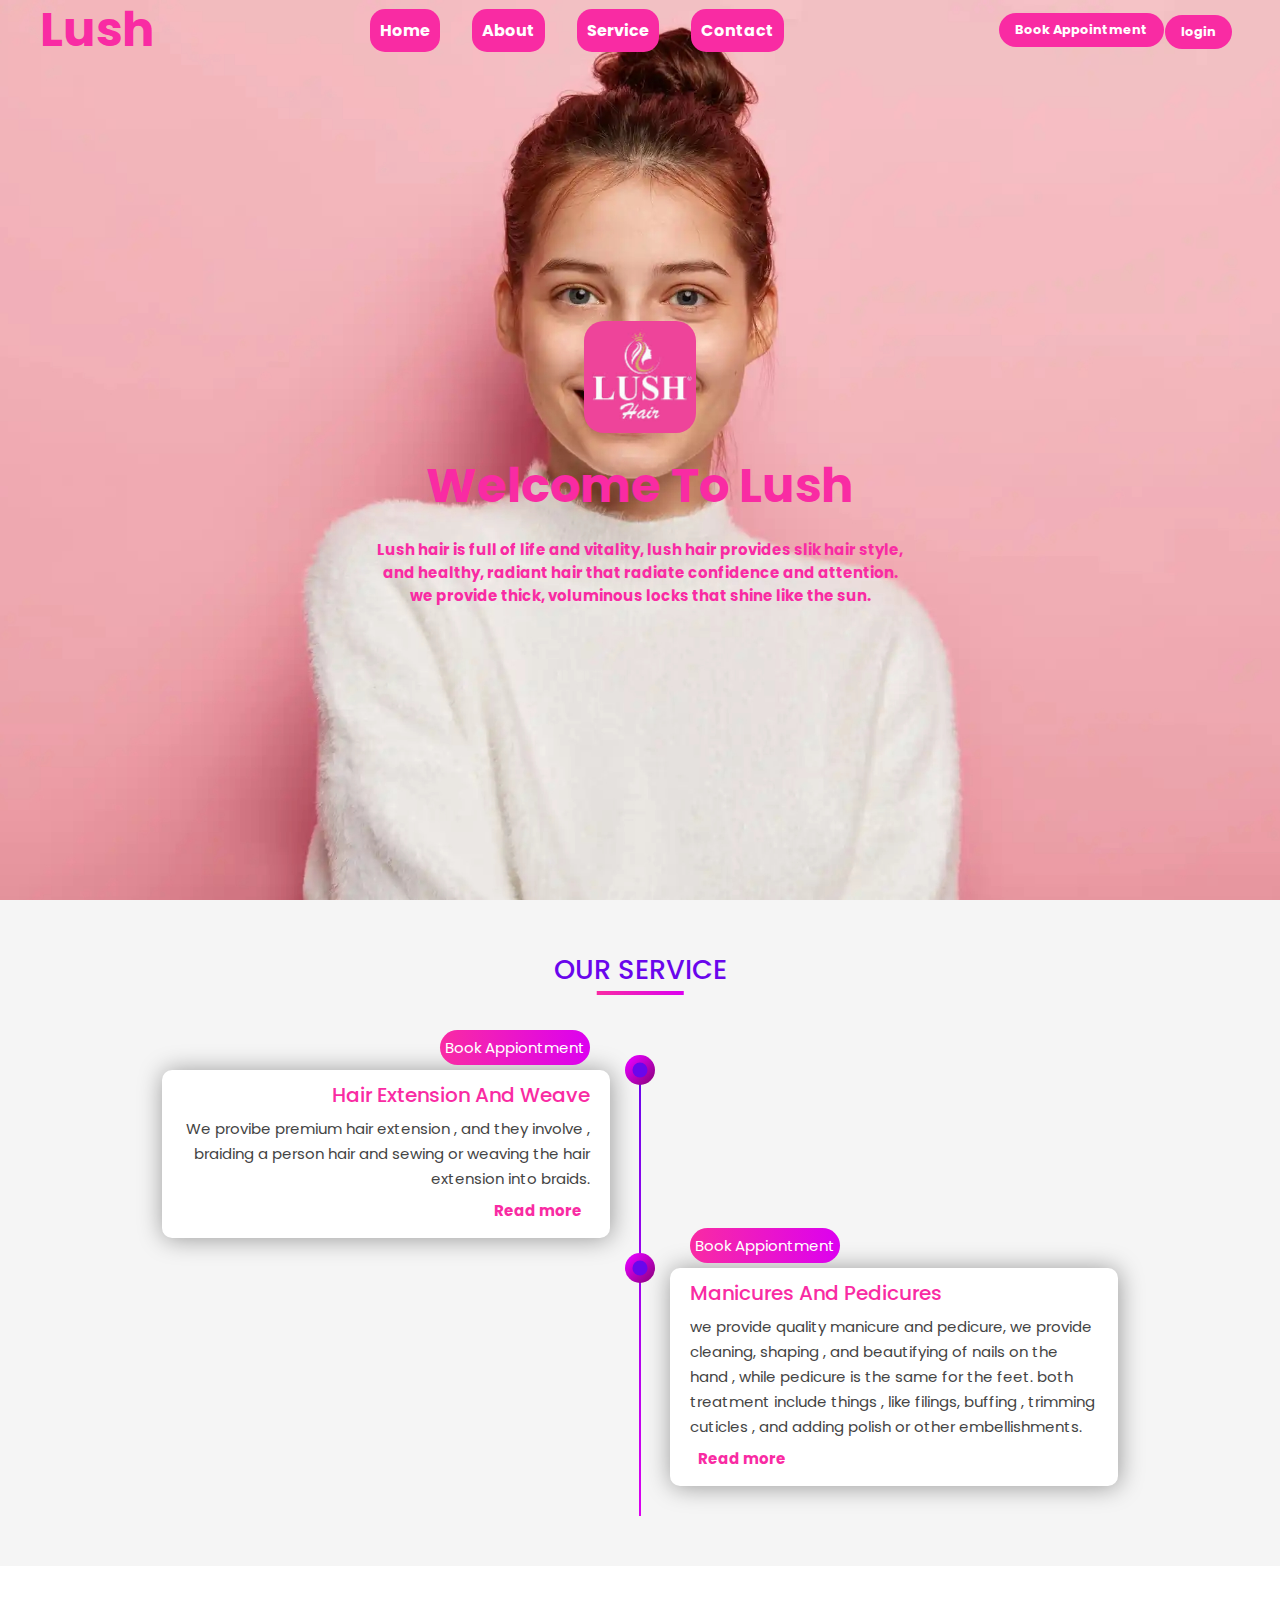
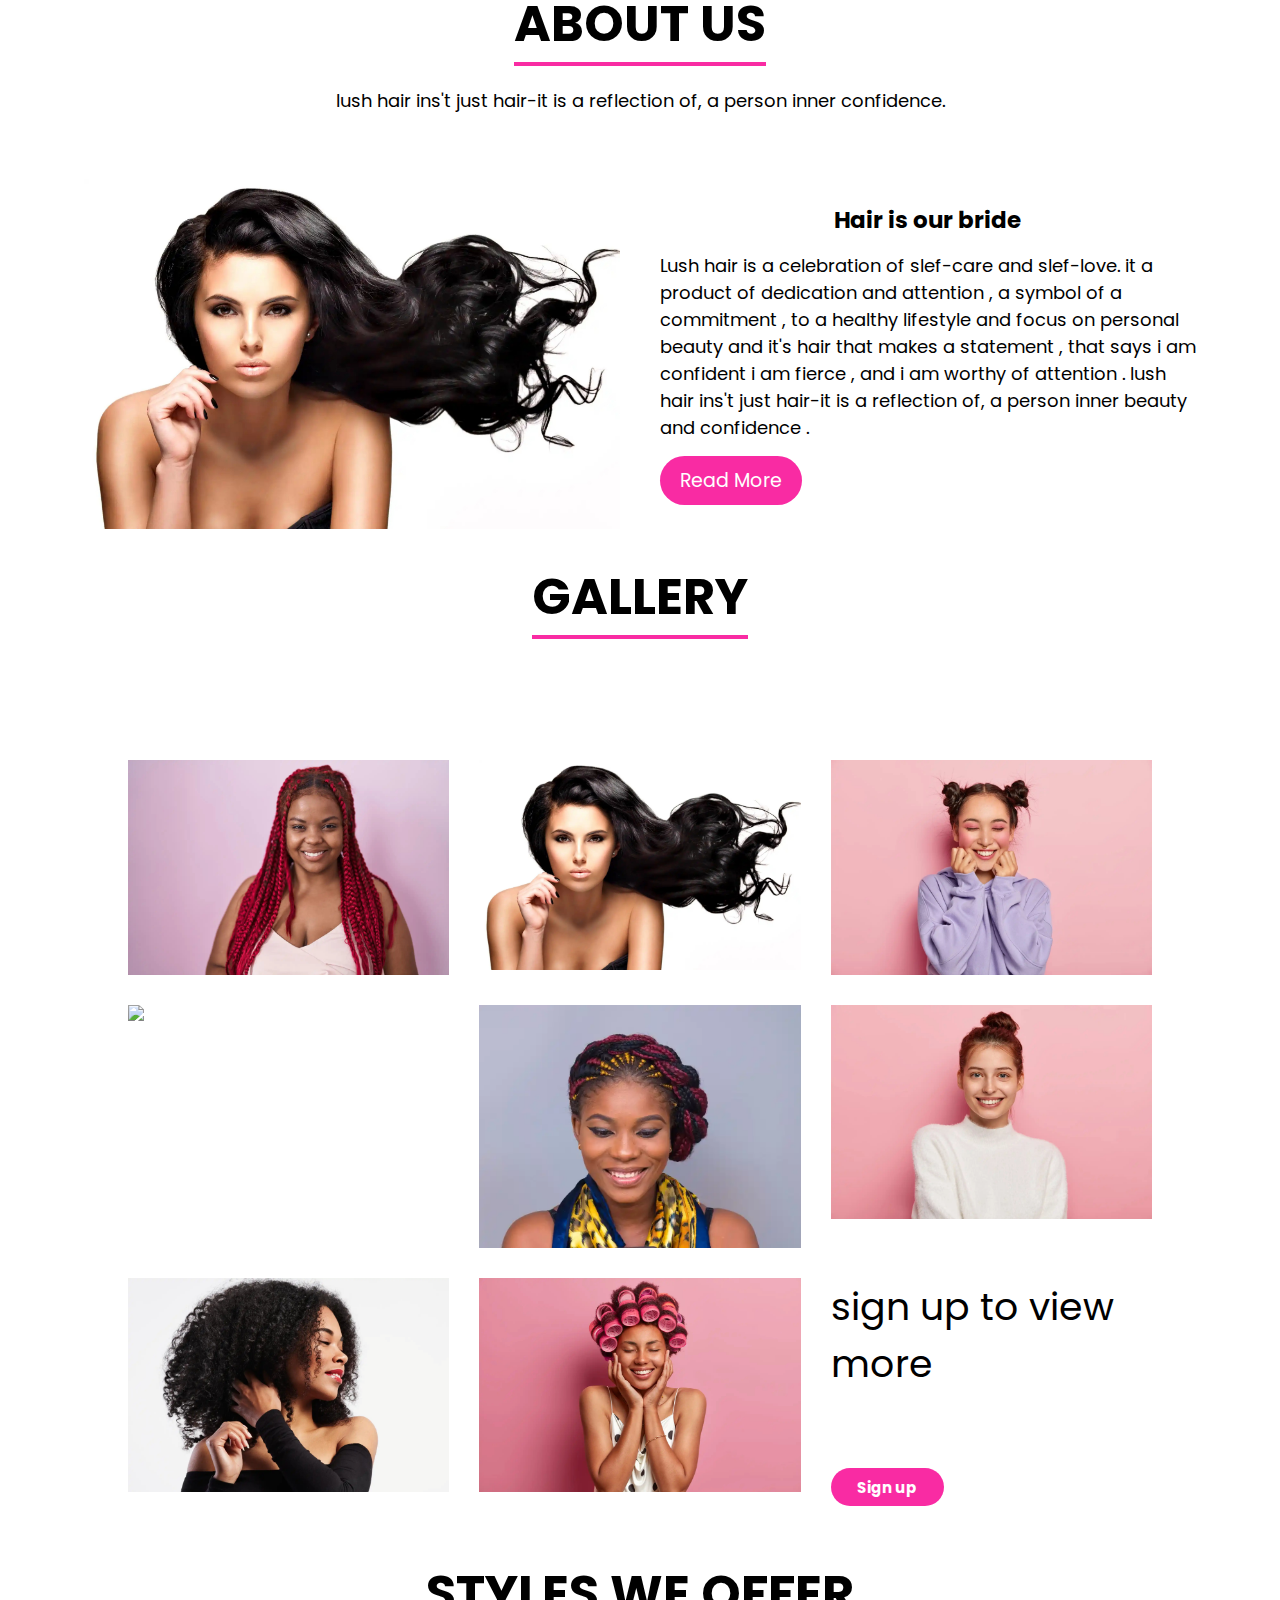
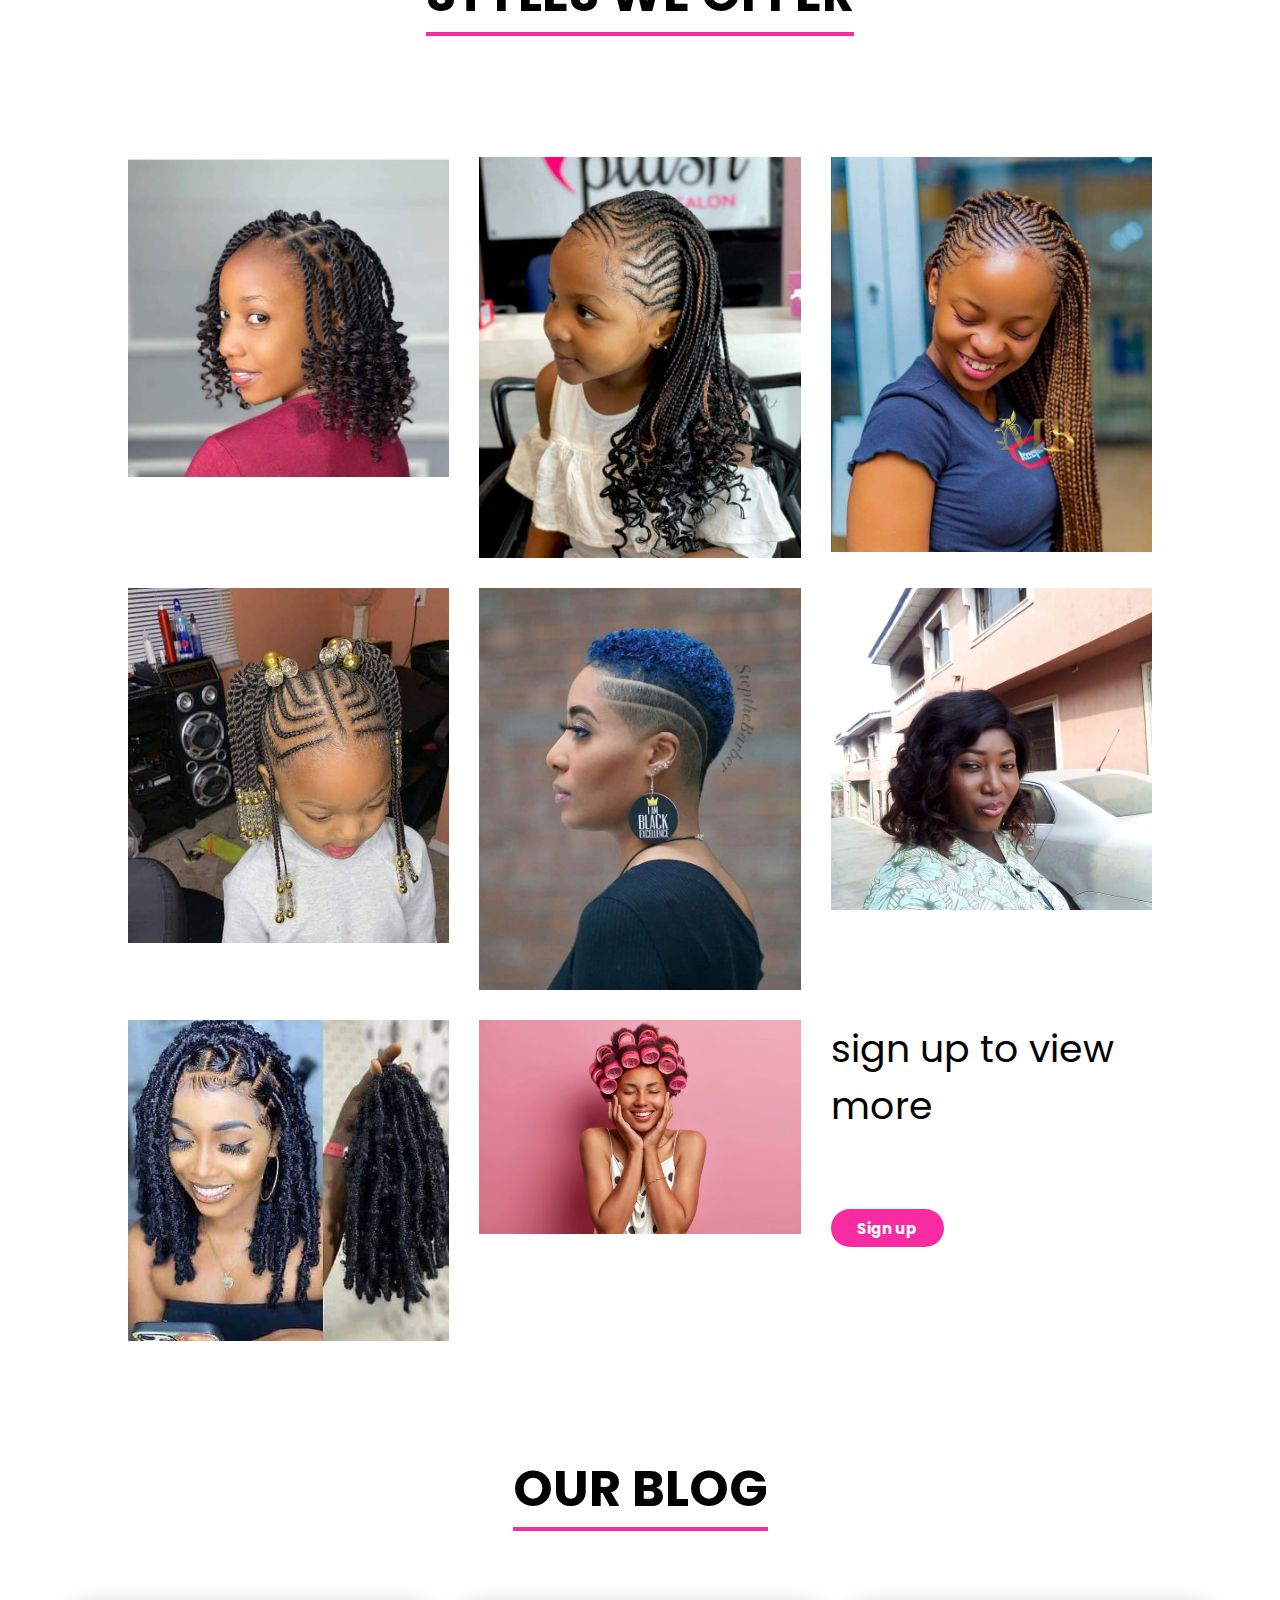
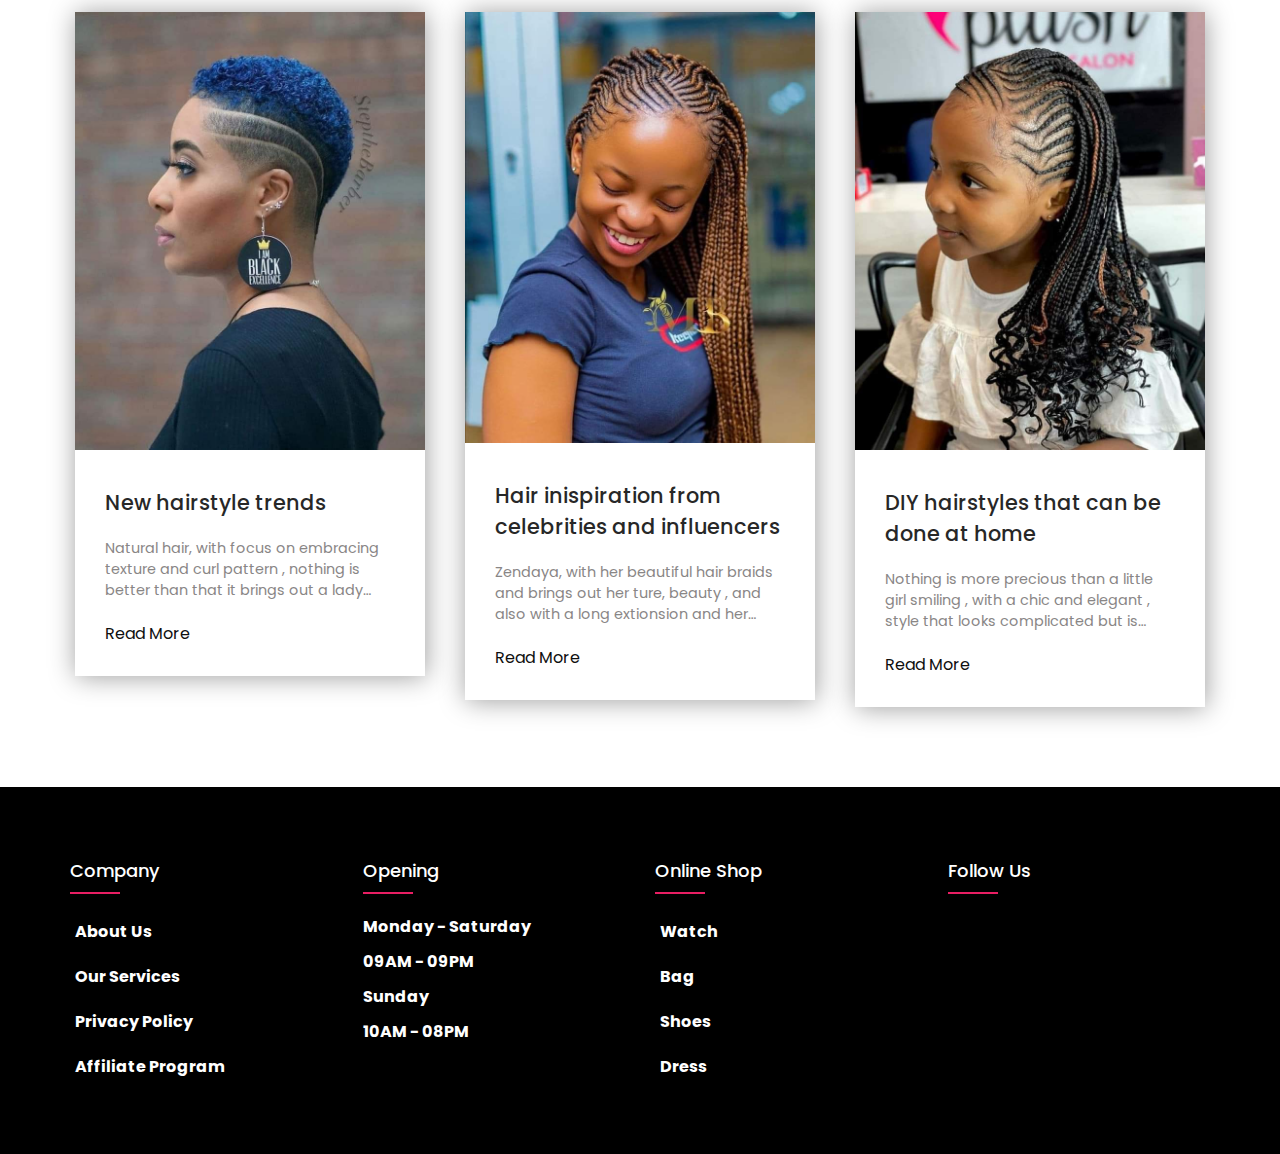
==== commit 741de878: "corrected heading" ====
--- a/cecebeautysalon/index.html
+++ b/cecebeautysalon/index.html
@@ -171,7 +171,7 @@
                         <h2>Hair is our bride</h2>
                         <p>Lush hair is a celebration of slef-care and slef-love. it a product of dedication and attention , a
                             symbol of a commitment ,
-                            to a healthy lifestyle and focus on personal beauty and a focus on personal beauty. it's hair that
+                            to a healthy lifestyle and focus on personal beauty and it's hair that
                             makes a statement ,
                             that says i am confident i am fierce , and i am worthy of attention . lush hair ins't just hair-it
                             is a reflection of,
@@ -337,7 +337,7 @@
                         <div class="footer-column">
                             <h3>follow us </h3>
                             <div class="social-link">
-                                <a href="#"><i class="fa-brands fa-facebook icons"></i></a>
+                                <a href="https://www.facebook.com/cece.menesi"><i class="fa-brands fa-facebook icons"></i></a>
                                 <a href="#"><i class="fa-brands fa-twitter icons"></i></a>
                                 <a href="https://github.com/michaelmenesi/lush.git"><i class="fa-brands fa-github"></i></a>
                                 <h4>
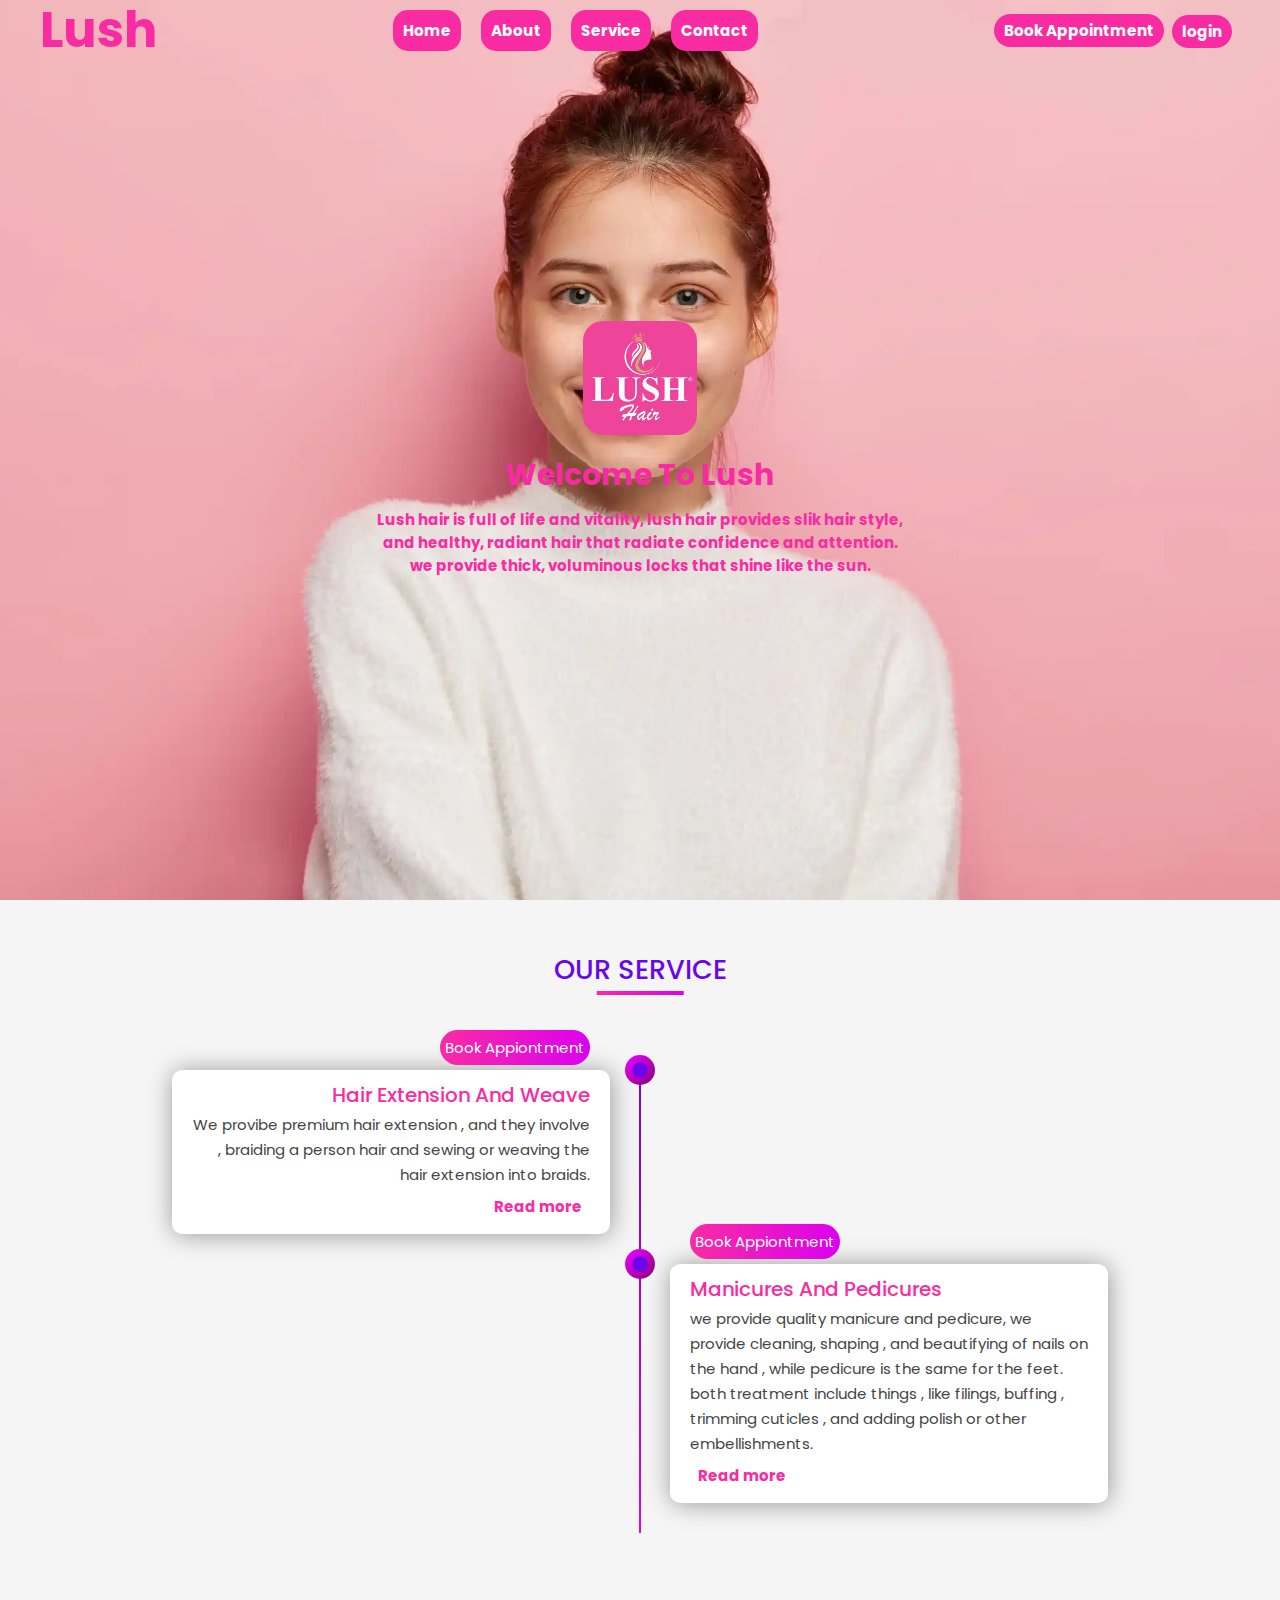
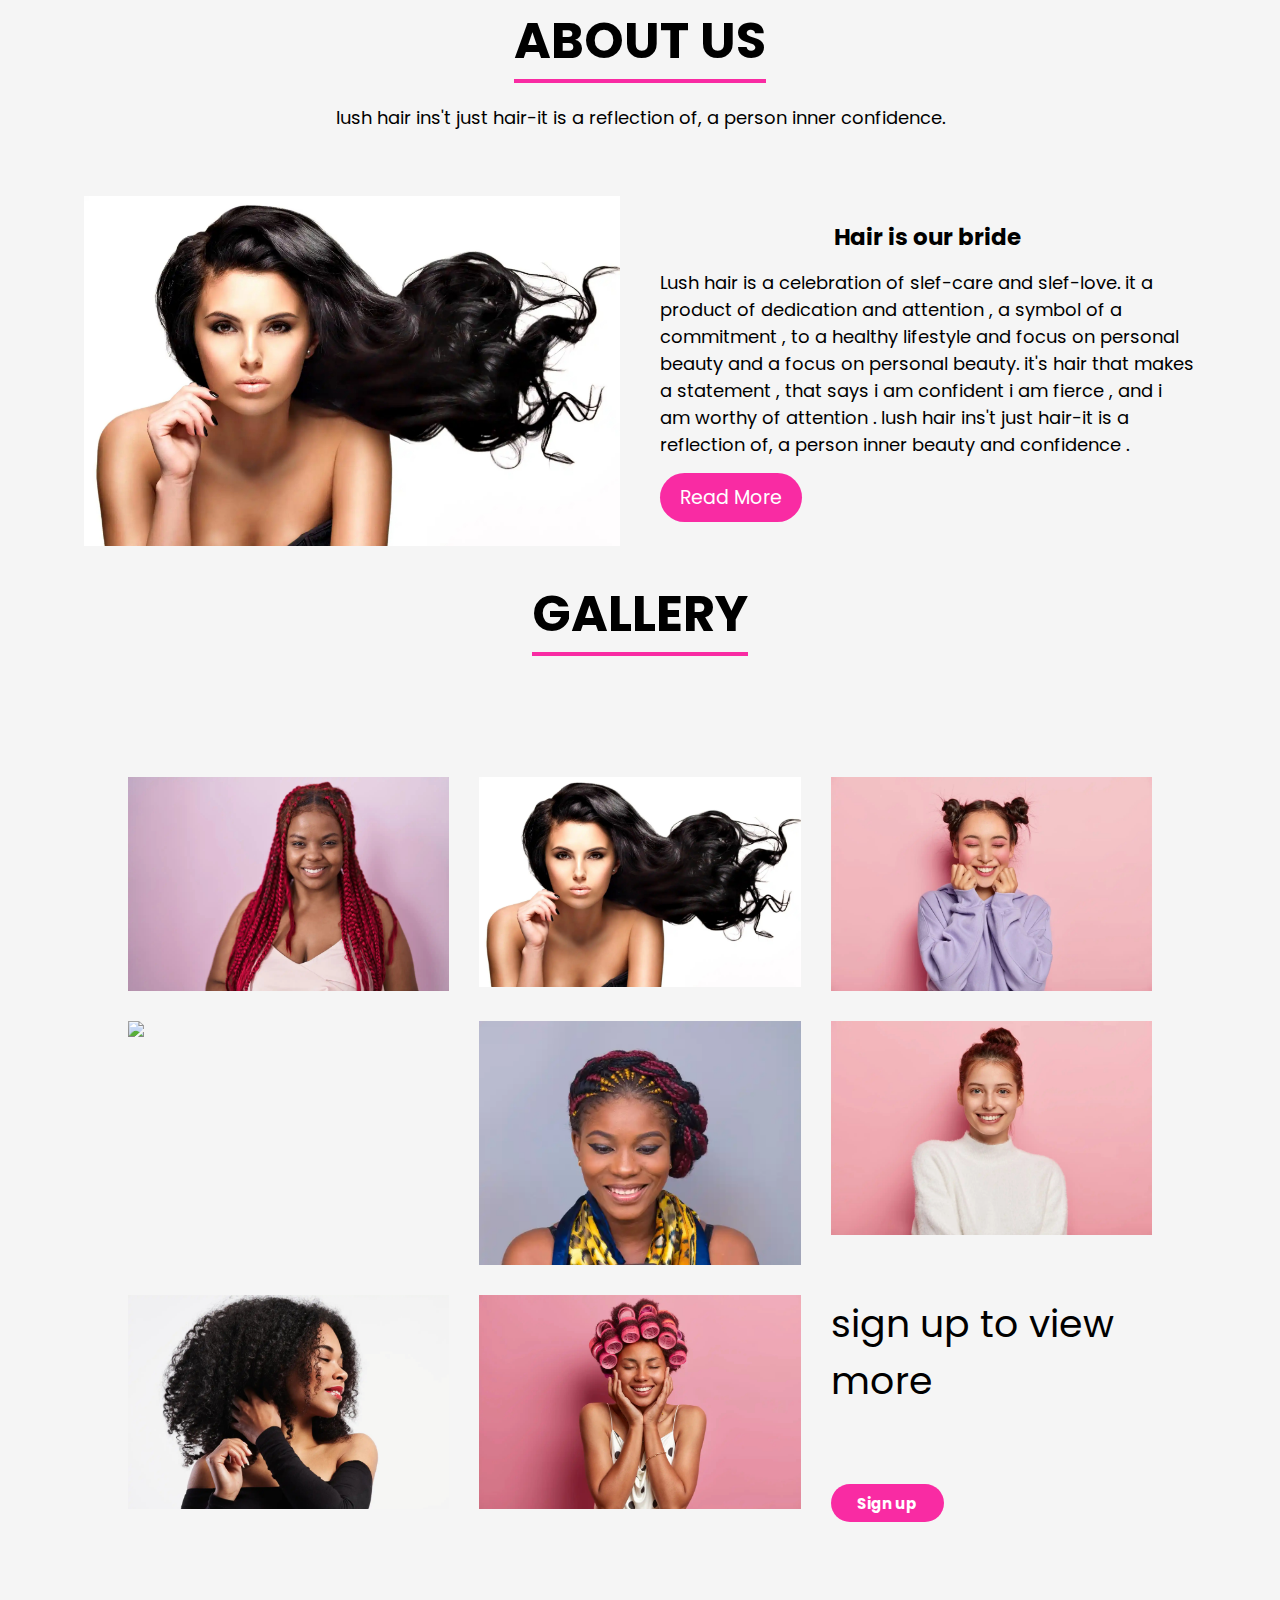
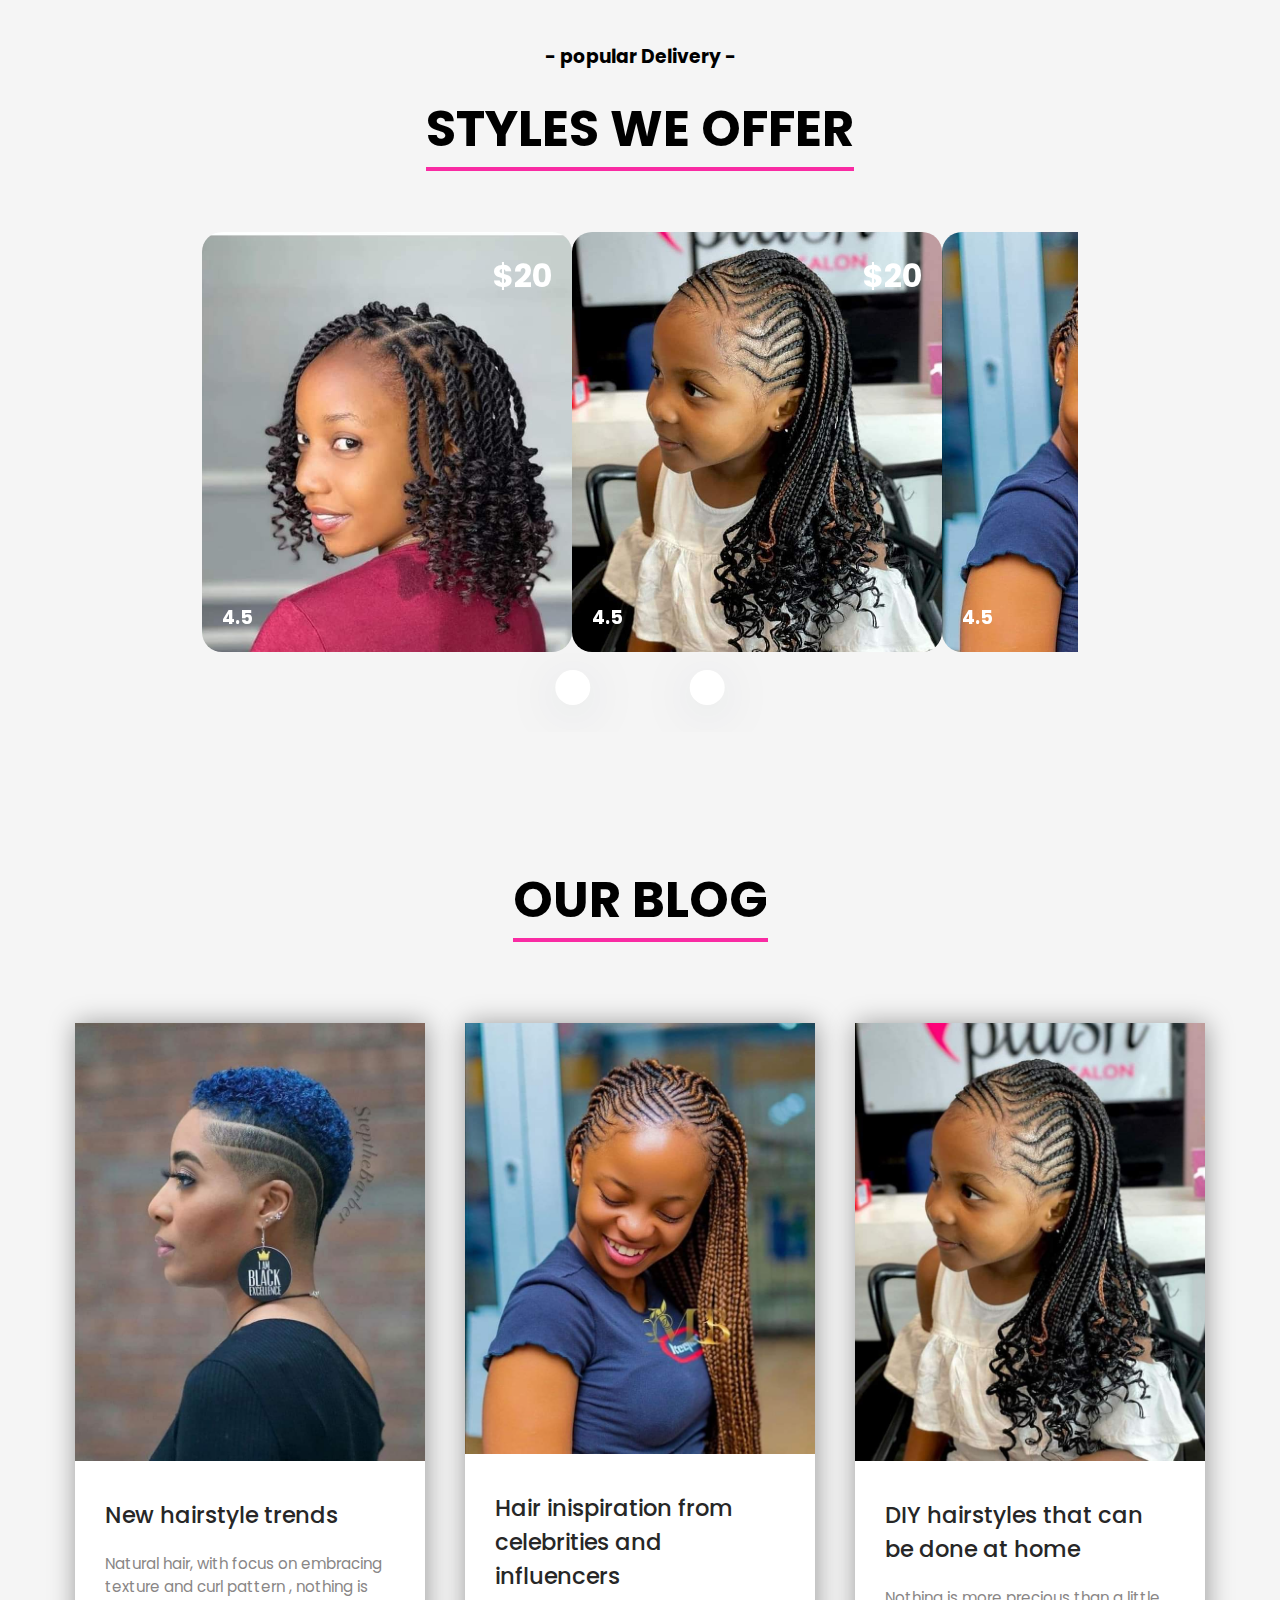
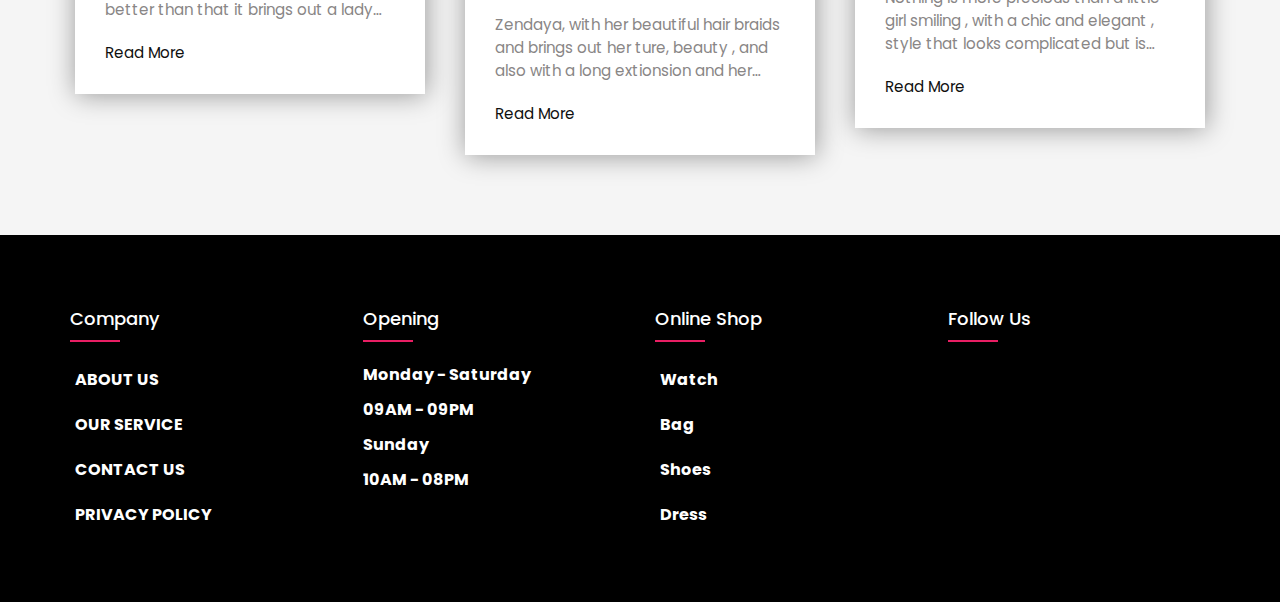
==== commit b0a67cdf: "update completed" ====
--- a/cecebeautysalon/index.html
+++ b/cecebeautysalon/index.html
@@ -7,11 +7,9 @@
         <link rel="stylesheet" href="https://cdnjs.cloudflare.com/ajax/libs/font-awesome/6.4.0/css/all.min.css"
         integrity="sha512-iecdLmaskl7CVkqkXNQ/ZH/XLlvWZOJyj7Yy7tcenmpD1ypASozpmT/E0iPtmFIB46ZmdtAc9eNBvH0H/ZpiBw=="
         crossorigin="anonymous" referrerpolicy="no-referrer" />
+        <link rel="stylesheet" href="https://unpkg.com/swiper@8/swiper-bundle.min.css" />
         <link rel="stylesheet" href="css/style.css">
-        <title>Home</title>
-        <!-- scroll reveal CDN -->
-
-        <!-- scroll reveal ends  -->
+        <title>Lush</title>
     </head>
 
     <body>
@@ -104,7 +102,7 @@
                                 <div class="sign-link">
                                     <p>Already have an account?<a href="#" class="signIn-link">
                                             Sign In
-                                        </a></p>
+                                    </a></p>
                                 </div>
                             </form>
                         </div>
@@ -136,7 +134,7 @@
                                 braiding a person hair and sewing or weaving the hair
                                 extension into braids.
                             </p>
-                            <a href="#">Read more</a>
+                            <a href="service.html">Read more</a>
                             <span class="circle"></span>
                             <span class="date">Book Appiontment</span>
                         </li>
@@ -146,7 +144,7 @@
                                 nails on the hand , while pedicure is the same for the feet. both treatment include things ,
                                 like filings, buffing , trimming cuticles , and adding polish or other embellishments.
                             </p>
-                            <a href="#">Read more</a>
+                            <a href="service.html">Read more</a>
                             <span class="circle"></span>
                             <span class="date">Book Appiontment</span>
                         </li>
@@ -171,13 +169,13 @@
                         <h2>Hair is our bride</h2>
                         <p>Lush hair is a celebration of slef-care and slef-love. it a product of dedication and attention , a
                             symbol of a commitment ,
-                            to a healthy lifestyle and focus on personal beauty and it's hair that
+                            to a healthy lifestyle and focus on personal beauty and a focus on personal beauty. it's hair that
                             makes a statement ,
                             that says i am confident i am fierce , and i am worthy of attention . lush hair ins't just hair-it
                             is a reflection of,
                             a person inner beauty and confidence .
                         </p>
-                        <a href="" class="read-more">Read More</a>
+                        <a href="about.html" class="read-more">Read More</a>
                     </div>
                 </section>
             </div>
@@ -204,27 +202,210 @@
             </div>
 
             <!-- gallery ends -->
-            <!-- style we offer -->
-
-            <div class="headingabout">
-                <h1>STYLES WE OFFER</h1>
-
-            </div>
-            <div class="img-gallery">
-                <img src="image/lush 1.jpg">
-                <img src="image/lush 2.jpg">
-                <img src="image/lush 3.jpg">
-                <img src="image/lush 4.jpg">
-                <img src="image/lush 5.jpg">
-                <img src="image/lush 7.jpg">
-                <img src="image/lush 9.jpg">
-                <img src="image/beautiful-lady-wearing-hair-curlers-isolated.jpg">
-                <ul class="gallerysign">
-                    <p>sign up to view more</p>
-                    <li> <a href="signup&sigin.html">Sign up</a></li>
-                </ul>
-            </div>
-            <!-- styles we offer ends -->
+            <!-- slider -->
+
+            <section id="tranding">
+                <div class="container">
+                  <h3 class="text-center section-subheading">- popular Delivery -</h3>
+                  <div class="headingabout">
+                    <h1>STYLES WE OFFER</h1>
+                </div>
+                </div>
+                <div class="container">
+                  <div class="swiper tranding-slider">
+                    <div class="swiper-wrapper">
+                      <!-- Slide-start -->
+                      <div class="swiper-slide tranding-slide">
+                        <div class="tranding-slide-img">
+                          <img src="image/lush 1.jpg" alt="Tranding">
+                        </div>
+                        <div class="tranding-slide-content">
+                          <h1 class="food-price">$20</h1>
+                          <div class="tranding-slide-content-bottom">
+                            <h3 class="food-rating">
+                              <span>4.5</span>
+                              <div class="rating">
+                                <ion-icon name="star"></ion-icon>
+                                <ion-icon name="star"></ion-icon>
+                                <ion-icon name="star"></ion-icon>
+                                <ion-icon name="star"></ion-icon>
+                                <ion-icon name="star"></ion-icon>
+                              </div>
+                            </h3>
+                          </div>
+                        </div>
+                      </div>
+                      <!-- Slide-end -->
+                      <!-- Slide-start -->
+                      <div class="swiper-slide tranding-slide">
+                        <div class="tranding-slide-img">
+                          <img src="image/lush 2.jpg" alt="Tranding">
+                        </div>
+                        <div class="tranding-slide-content">
+                          <h1 class="food-price">$20</h1>
+                          <div class="tranding-slide-content-bottom">
+                            <h3 class="food-rating">
+                              <span>4.5</span>
+                              <div class="rating">
+                                <ion-icon name="star"></ion-icon>
+                                <ion-icon name="star"></ion-icon>
+                                <ion-icon name="star"></ion-icon>
+                                <ion-icon name="star"></ion-icon>
+                                <ion-icon name="star"></ion-icon>
+                              </div>
+                            </h3>
+                          </div>
+                        </div>
+                      </div>
+                      <!-- Slide-end -->
+                      <!-- Slide-start -->
+                      <div class="swiper-slide tranding-slide">
+                        <div class="tranding-slide-img">
+                          <img src="image/lush 3.jpg" alt="Tranding">
+                        </div>
+                        <div class="tranding-slide-content">
+                          <h1 class="food-price">$40</h1>
+                          <div class="tranding-slide-content-bottom">
+                            <h3 class="food-rating">
+                              <span>4.5</span>
+                              <div class="rating">
+                                <ion-icon name="star"></ion-icon>
+                                <ion-icon name="star"></ion-icon>
+                                <ion-icon name="star"></ion-icon>
+                                <ion-icon name="star"></ion-icon>
+                                <ion-icon name="star"></ion-icon>
+                              </div>
+                            </h3>
+                          </div>
+                        </div>
+                      </div>
+                      <!-- Slide-end -->
+                      <!-- Slide-start -->
+                      <div class="swiper-slide tranding-slide">
+                        <div class="tranding-slide-img">
+                          <img src="image/lush 4.jpg" alt="Tranding">
+                        </div>
+                        <div class="tranding-slide-content">
+                          <h1 class="food-price">$15</h1>
+                          <div class="tranding-slide-content-bottom">
+                            <h3 class="food-rating">
+                              <span>4.5</span>
+                              <div class="rating">
+                                <ion-icon name="star"></ion-icon>
+                                <ion-icon name="star"></ion-icon>
+                                <ion-icon name="star"></ion-icon>
+                                <ion-icon name="star"></ion-icon>
+                                <ion-icon name="star"></ion-icon>
+                              </div>
+                            </h3>
+                          </div>
+                        </div>
+                      </div>
+                      <!-- Slide-end -->
+                      <!-- Slide-start -->
+                        <div class="swiper-slide tranding-slide">
+                          <div class="tranding-slide-img">
+                            <img src="image/lush 5.jpg" alt="Tranding">
+                          </div>
+                          <div class="tranding-slide-content">
+                            <h1 class="food-price">$15</h1>
+                            <div class="tranding-slide-content-bottom">
+                              <h3 class="food-rating">
+                                <span>4.5</span>
+                                <div class="rating">
+                                  <ion-icon name="star"></ion-icon>
+                                  <ion-icon name="star"></ion-icon>
+                                  <ion-icon name="star"></ion-icon>
+                                  <ion-icon name="star"></ion-icon>
+                                  <ion-icon name="star"></ion-icon>
+                                </div>
+                              </h3>
+                            </div>
+                          </div>
+                        </div>
+                      <!-- Slide-end -->
+                      <!-- Slide-start -->
+                      <div class="swiper-slide tranding-slide">
+                        <div class="tranding-slide-img">
+                          <img src="image/lush 6.jpg" alt="Tranding">
+                        </div>
+                        <div class="tranding-slide-content">
+                          <h1 class="food-price">$15</h1>
+                          <div class="tranding-slide-content-bottom">
+                            <h3 class="food-rating">
+                              <span>4.5</span>
+                              <div class="rating">
+                                <ion-icon name="star"></ion-icon>
+                                <ion-icon name="star"></ion-icon>
+                                <ion-icon name="star"></ion-icon>
+                                <ion-icon name="star"></ion-icon>
+                                <ion-icon name="star"></ion-icon>
+                              </div>
+                            </h3>
+                          </div>
+                        </div>
+                      </div>
+                      <!-- Slide-end -->
+                      <!-- Slide-start -->
+                      <div class="swiper-slide tranding-slide">
+                        <div class="tranding-slide-img">
+                          <img src="image/lush 7.jpg" alt="Tranding">
+                        </div>
+                        <div class="tranding-slide-content">
+                          <h1 class="food-price">$20</h1>
+                          <div class="tranding-slide-content-bottom">
+                            <h3 class="food-rating">
+                              <span>4.5</span>
+                              <div class="rating">
+                                <ion-icon name="star"></ion-icon>
+                                <ion-icon name="star"></ion-icon>
+                                <ion-icon name="star"></ion-icon>
+                                <ion-icon name="star"></ion-icon>
+                                <ion-icon name="star"></ion-icon>
+                              </div>
+                            </h3>
+                          </div>
+                        </div>
+                      </div>
+                      <!-- Slide-end -->
+                      <!-- Slide-start -->
+                      <div class="swiper-slide tranding-slide">
+                        <div class="tranding-slide-img">
+                          <img src="image/contact.jpg" alt="Tranding">
+                        </div>
+                        <div class="tranding-slide-content">
+                          <h1 class="food-price">$8</h1>
+                          <div class="tranding-slide-content-bottom">
+                            <h3 class="food-rating">
+                              <span>4.5</span>
+                              <div class="rating">
+                                <ion-icon name="star"></ion-icon>
+                                <ion-icon name="star"></ion-icon>
+                                <ion-icon name="star"></ion-icon>
+                                <ion-icon name="star"></ion-icon>
+                                <ion-icon name="star"></ion-icon>
+                              </div>
+                            </h3>
+                          </div>
+                        </div>
+                      </div>
+                      <!-- Slide-end -->
+                    </div>
+          
+                    <div class="tranding-slider-control">
+                      <div class="swiper-button-prev slider-arrow">
+                        <ion-icon name="arrow-back-outline"></ion-icon>
+                      </div>
+                      <div class="swiper-button-next slider-arrow">
+                        <ion-icon name="arrow-forward-outline"></ion-icon>
+                      </div>
+                      <div class="swiper-pagination"></div>
+                    </div>
+          
+                  </div>
+                </div>
+              </section>
+            <!-- slider ends -->
             <!-- blog -->
             <section id="blog"> 
 
@@ -310,10 +491,10 @@
                         <div class="footer-column">
                             <h3>company</h3>
                             <ul class="footerul">
-                                <li><a href="#">about us</a></li>
-                                <li><a href="#">our services</a></li>
-                                <li><a href="#">privacy policy</a></li>
-                                <li><a href="#">affiliate program</a></li>
+                                <li><a href="#">ABOUT US</a></li>
+                                <li><a href="#">OUR SERVICE</a></li>
+                                <li><a href="#">CONTACT US</a></li>
+                                <li><a href="#">PRIVACY POLICY</a></li>
                             </ul>
                         </div>
                         <div class="footer-column">
@@ -337,9 +518,9 @@
                         <div class="footer-column">
                             <h3>follow us </h3>
                             <div class="social-link">
-                                <a href="https://www.facebook.com/cece.menesi"><i class="fa-brands fa-facebook icons"></i></a>
+                                <a href="#"><i class="fa-brands fa-facebook icons"></i></a>
                                 <a href="#"><i class="fa-brands fa-twitter icons"></i></a>
-                                <a href="https://github.com/michaelmenesi/lush.git"><i class="fa-brands fa-github"></i></a>
+                                <a href="https://github.com/michaelmenesi/lush.git" target="_blank"><i class="fa-brands fa-github"></i></a>
                                 <h4>
                             </div>
                         </div>
@@ -371,7 +552,9 @@
             whatsapp number:+234 8025140594
         
             -->
-
+            <script type="module" src="https://unpkg.com/ionicons@5.5.2/dist/ionicons/ionicons.esm.js"></script>
+            <script nomodule src="https://unpkg.com/ionicons@5.5.2/dist/ionicons/ionicons.js"></script>
+            <script src="https://unpkg.com/swiper@8/swiper-bundle.min.js"></script>
             <script src="javascript/script.js"></script>
         </div>    
     </body>
--- a/cecebeautysalon/css/style.css
+++ b/cecebeautysalon/css/style.css
@@ -12,8 +12,6 @@
 body{
     background-color: white;
     font-family: 'poppins', sans-serif;
-    
-
 }
 
 li{
@@ -96,7 +94,7 @@
 }
 
 .navbar .logo a {
-    font-size: 3rem;
+    font-size: 1.3cm;
     font-weight: bold;
     color: #f92ba3;
     transition: .4s;
@@ -111,7 +109,7 @@
 }
 .links a{
     color: #fff;
-    font-size: 1rem;
+    font-size: 0.4cm;
     background-color:  #f92ba3;
     border: none ;
     outline: none;
@@ -142,7 +140,7 @@
     border: none;
     outline: none;
     border-radius: 20px;
-    font-size: 0.8rem;
+    font-size: 0.4cm;
     font-weight: bold;
     cursor: pointer;
     transition: scale 0.2 ease;
@@ -540,7 +538,7 @@
     border: none;
     outline: none;
     cursor: pointer;
-    font-size: 0.8rem;
+    font-size: 0.4cm;
     color: #fff;
     font-weight: bold;
     z-index: 1;
@@ -1017,10 +1015,10 @@
 
 .blog-text span{
     color: #f92ba3;
-    font-size: 0.9rem;
+    font-size: 0.4cm;
 }
 .blog-text .blog-title{
-    font-size: 1.3rem;
+    font-size: 0.6cm;
     font-weight: 500;
     color: #272727;
 }
@@ -1030,7 +1028,7 @@
 }
 .blog-text p{
     color: #898686;
-    font-size: 0.9rem;
+    font-size: 0.4cm;
     display: -webkit-box;
     -webkit-line-clamp: 3;
     -webkit-box-orient: vertical;
@@ -1040,6 +1038,7 @@
 }
 .blog-text a{
     color: #0f0f0f;
+    font-size: 0.4cm;
 }
 .blog-text a:hover{
     color: #f92ba3;
@@ -1193,7 +1192,7 @@
     padding: 0.6rem 1.3rem;
     background-color: #fff;
     border: 2px solid #fafafa;
-    font-size: 0.95rem;
+    font-size: 0.4cm;
     color: #d115bb;
     line-height: 1;
     border-radius: 25px;
@@ -1207,13 +1206,15 @@
     background-color: transparent;
     color: #fff;
 }
-
+.input-container label{
+    font-size: 0.4cm !important;
+}
 .input-container span{
     position: absolute;
     top: 0;
     left: 25px;
     transform: translateY(-50%);
-    font-size: 0.8rem;
+    font-size: 0.4cm !important;
     padding: 0 0.4rem;
     color: transparent;
     pointer-events: none;
@@ -1265,18 +1266,20 @@
 
 .contact-info .title{
     color: #fb3bdf;
+    font-size: 0.7cm;
 }
 
 .text{
     color: black;
     margin: 1.5rem 0 2rem 0;
+    font-size: 0.4cm !important;
 }
 
 .information{
     display: flex;
     margin: 0.7rem 0;
     align-items: center;
-    font-size: 0.95rem;
+    font-size: 0.4cm !important;
 }
 
 .icon{
@@ -1287,11 +1290,10 @@
 .social-media{
     padding: 2rem 0 0 0;
 }
-
-.social-media p {
-  color: black;
-}
-
+.social-media p{
+    color: black;
+    font-size: 0.4cm !important;
+}
 .social-icons{
     display: flex;
     margin-top: 0.5rem;
@@ -1307,6 +1309,7 @@
     line-height: 35px;
     margin-right: 0.5rem;
     transition: .3s;
+    font-size: 0.4cm;
 }
 
 .social-icons a:hover{
@@ -1484,6 +1487,12 @@
    .dropdown_menu{
     left: 2rem;
     width: unset;
+   }
+   .dropdown_menu .action_btn{
+    margin-right: 0.5cm;
+   }
+   .dropdown_menu li a{
+    font-size: 0.5cm;
    }
    #hero{
     display: flex;
@@ -1673,4 +1682,216 @@
 /* service responsive timeline ends */
 
 /* Responsive ends */
-
+/* slider */
+
+:root {
+    --primary: #ec994b;
+    --white: #ffffff;
+    --bg: #f5f5f5;
+  }
+  
+  html {
+    font-size: 62.5%;
+    font-family: "Montserrat", sans-serif;
+    scroll-behavior: smooth;
+  }
+  
+  @media (min-width: 1440px) {
+    html {
+      zoom: 1.5;
+    }
+  }
+  
+  @media (min-width: 2560px) {
+    html {
+      zoom: 1.7;
+    }
+  }
+  
+  @media (min-width: 3860px) {
+    html {
+      zoom: 2.5;
+    }
+  }
+  
+ 
+  
+  body {
+    font-size: 1.6rem;
+    background: var(--bg);
+  }
+  
+  .container {
+    max-width: 124rem;
+    padding: 0 1rem;
+    margin: 0 auto;
+  }
+  
+  .text-center {
+    text-align: center;
+  }
+  
+  .section-heading {
+    font-size: 3rem;
+    color: var(--primary);
+    padding: 2rem 0;
+  }
+  
+  #tranding{
+    padding: 4rem 0;
+  }
+  
+  @media (max-width:1440px) {
+    #tranding {
+      padding: 7rem 0;
+    }
+  }
+  
+  #tranding .tranding-slider {
+    height: 52rem;
+    padding: 2rem 0;
+    position: relative;
+  }
+  
+  @media (max-width:500px) {
+    #tranding .tranding-slider {
+      height: 45rem;
+    }
+  }
+  
+  .tranding-slide {
+    width: 37rem;
+    height: 42rem;
+    position: relative;
+  }
+  
+  @media (max-width:500px) {
+    .tranding-slide {
+      width: 28rem !important;
+      height: 36rem !important;
+    }
+    .tranding-slide .tranding-slide-img img {
+      width: 28rem !important;
+      height: 36rem !important;
+    }
+  }
+  
+  .tranding-slide .tranding-slide-img img {
+    width: 37rem;
+    height: 42rem;
+    border-radius: 2rem;
+    object-fit: cover;
+  }
+  
+  .tranding-slide .tranding-slide-content {
+    position: absolute;
+    left: 0;
+    top: 0;
+    right: 0;
+    bottom: 0;
+  }
+  
+  .tranding-slide-content .food-price {
+    position: absolute;
+    top: 2rem;
+    right: 2rem;
+    color: var(--white);
+  }
+  
+  .tranding-slide-content .tranding-slide-content-bottom {
+    position: absolute;
+    bottom: 2rem;
+    left: 2rem;
+    color: var(--white);
+  }
+  
+  .food-rating {
+    padding-top: 1rem;
+    display: flex;
+    gap: 1rem;
+  }
+  
+  .rating ion-icon {
+    color: var(--primary);
+  }
+  
+  .swiper-slide-shadow-left,
+  .swiper-slide-shadow-right {
+    display: none;
+  }
+  
+  .tranding-slider-control {
+    position: relative;
+    bottom: 2rem;
+    display: flex;
+    align-items: center;
+    justify-content: center;
+  }
+  
+  .tranding-slider-control .swiper-button-next {
+    left: 58% !important;
+    transform: translateX(-58%) !important;
+  }
+  
+  @media (max-width:990px) {
+    .tranding-slider-control .swiper-button-next {
+      left: 70% !important;
+      transform: translateX(-70%) !important;
+    }
+  }
+  
+  @media (max-width:450px) {
+    .tranding-slider-control .swiper-button-next {
+      left: 80% !important;
+      transform: translateX(-80%) !important;
+    }
+  }
+  
+  @media (max-width:990px) {
+    .tranding-slider-control .swiper-button-prev {
+      left: 30% !important;
+      transform: translateX(-30%) !important;
+    }
+  }
+  
+  @media (max-width:450px) {
+    .tranding-slider-control .swiper-button-prev {
+      left: 20% !important;
+      transform: translateX(-20%) !important;
+    }
+  }
+  
+  .tranding-slider-control .slider-arrow {
+    background: var(--white);
+    width: 3.5rem;
+    height: 3.5rem;
+    border-radius: 50%;
+    left: 42%;
+    transform: translateX(-42%);
+    filter: drop-shadow(0px 8px 24px rgba(18, 28, 53, 0.1));
+  }
+  
+  .tranding-slider-control .slider-arrow ion-icon {
+    font-size: 2rem;
+    color: #222224;
+  }
+  
+  .tranding-slider-control .slider-arrow::after {
+    content: '';
+  }
+  
+  .tranding-slider-control .swiper-pagination {
+    position: relative;
+    width: 15rem;
+    bottom: 1rem;
+  }
+  
+  .tranding-slider-control .swiper-pagination .swiper-pagination-bullet {
+    filter: drop-shadow(0px 8px 24px rgba(18, 28, 53, 0.1));
+  }
+  
+  .tranding-slider-control .swiper-pagination .swiper-pagination-bullet-active {
+    background: var(--primary);
+  }
+  
+/* slider ends */
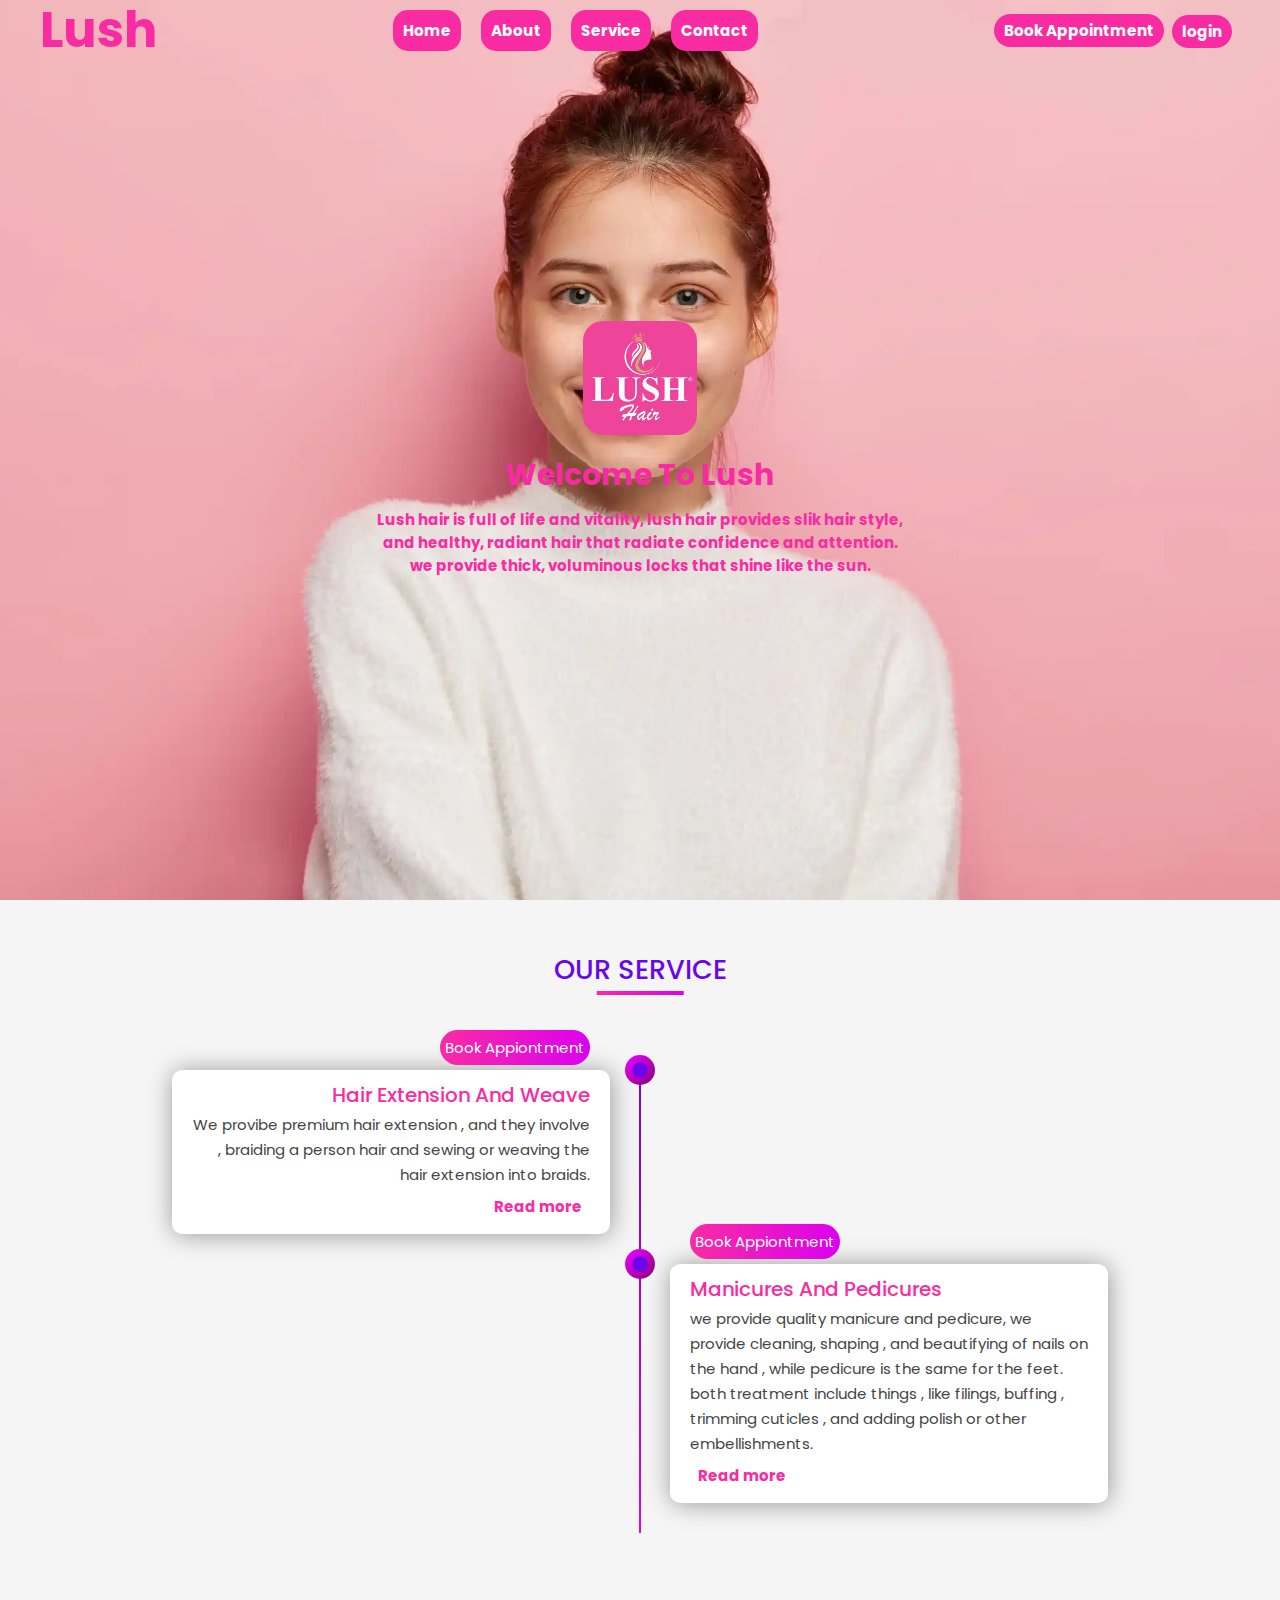
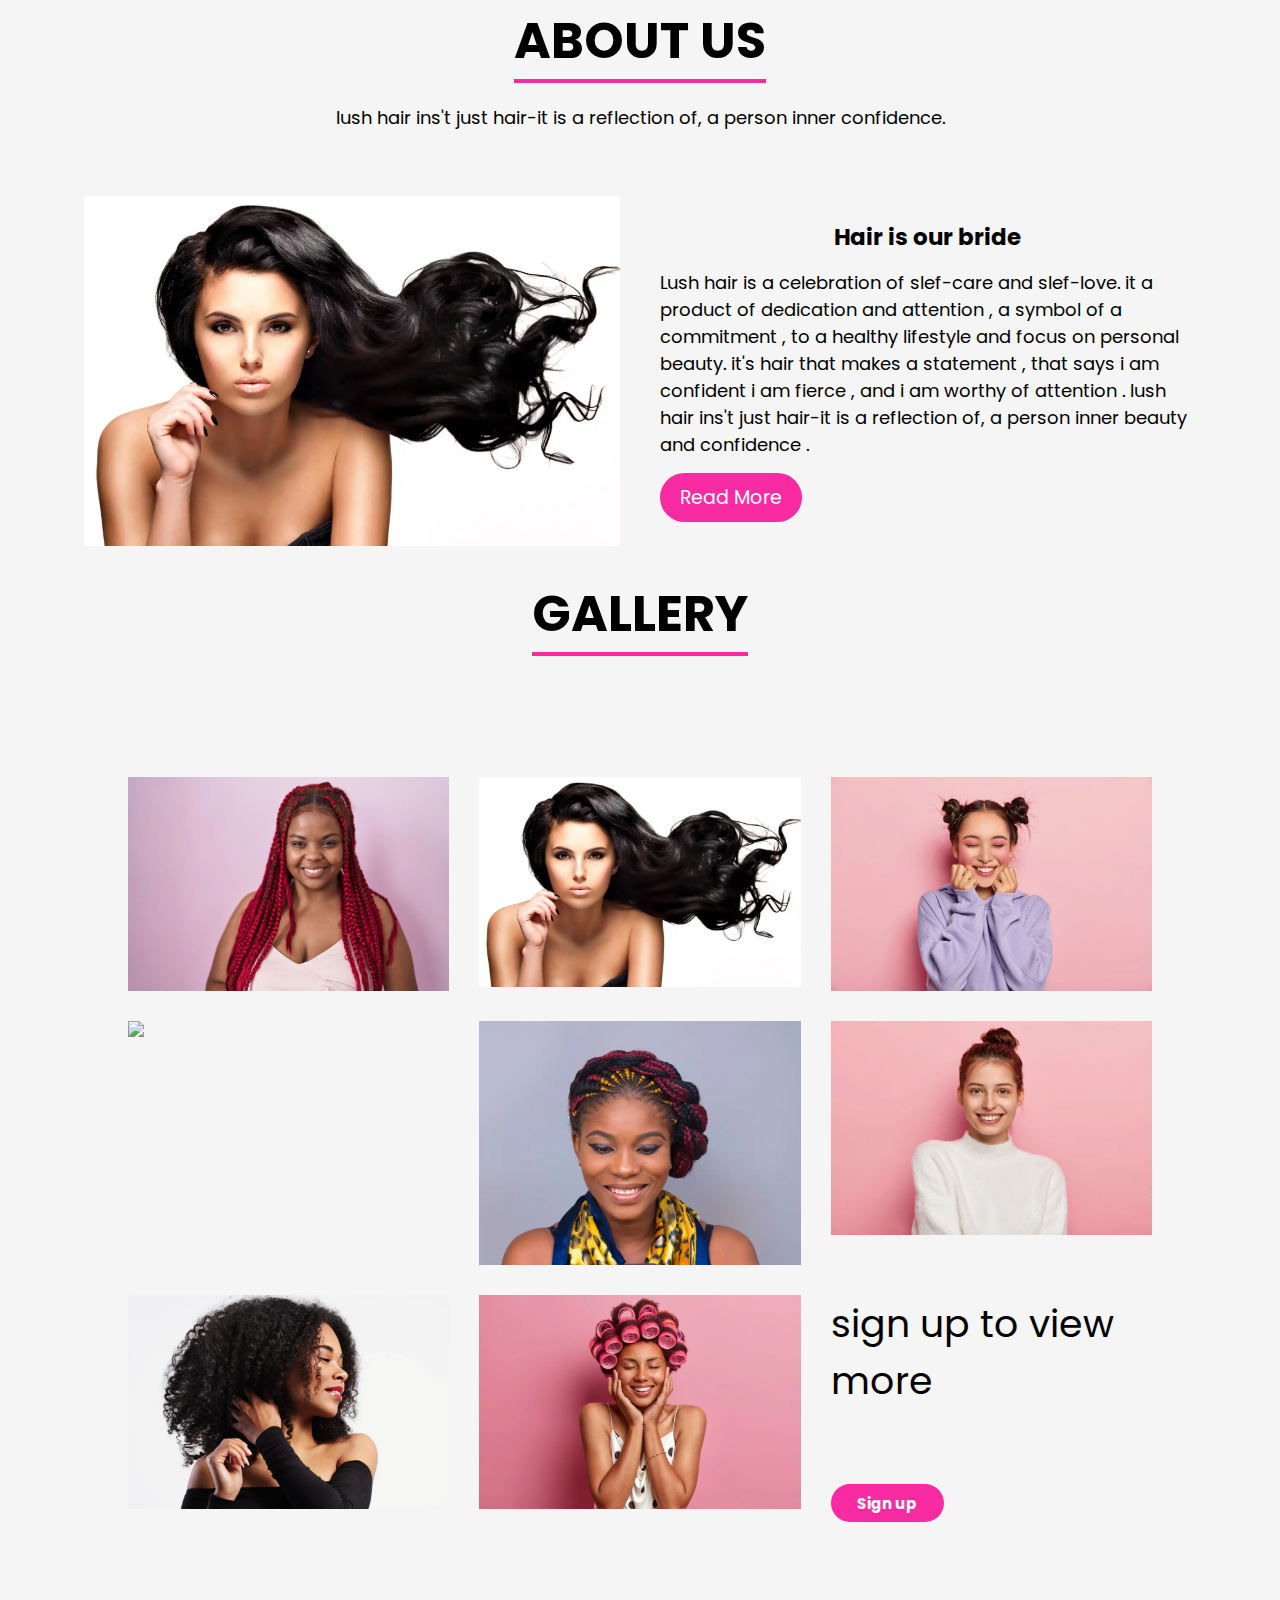
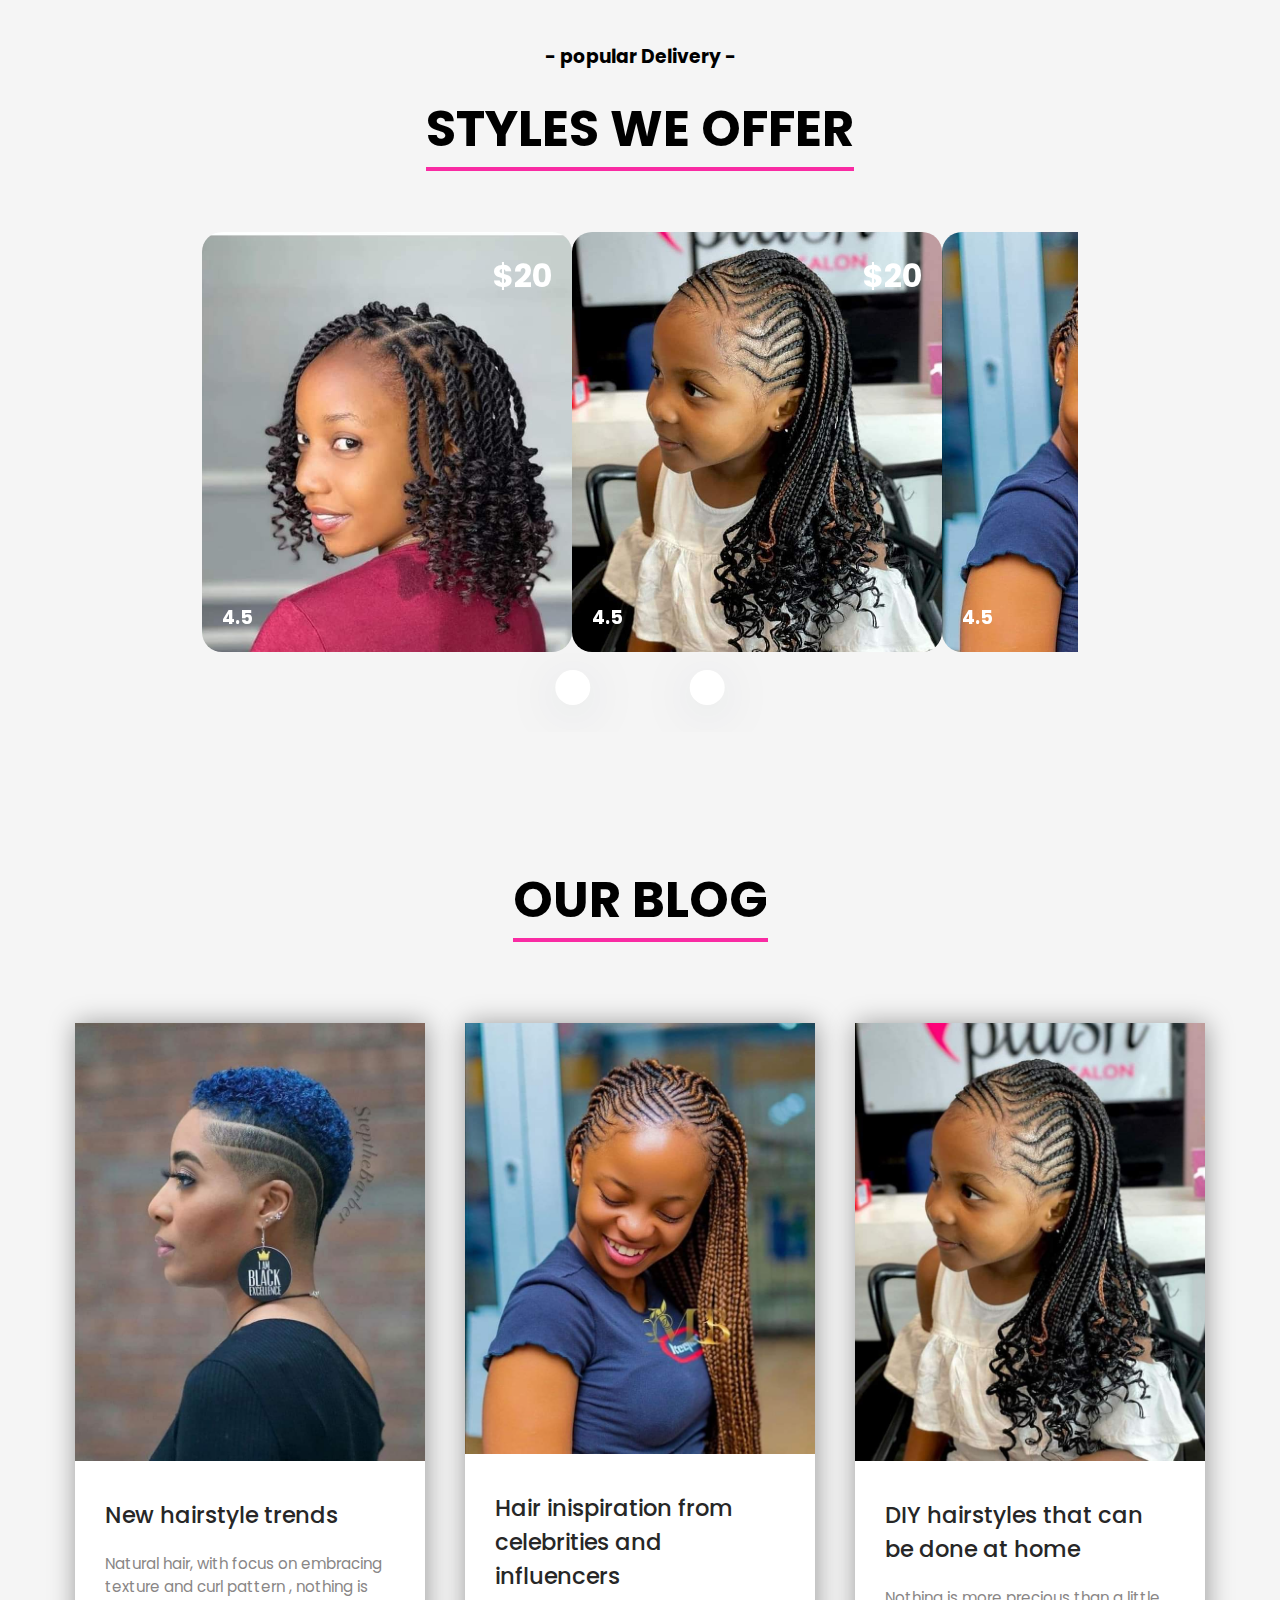
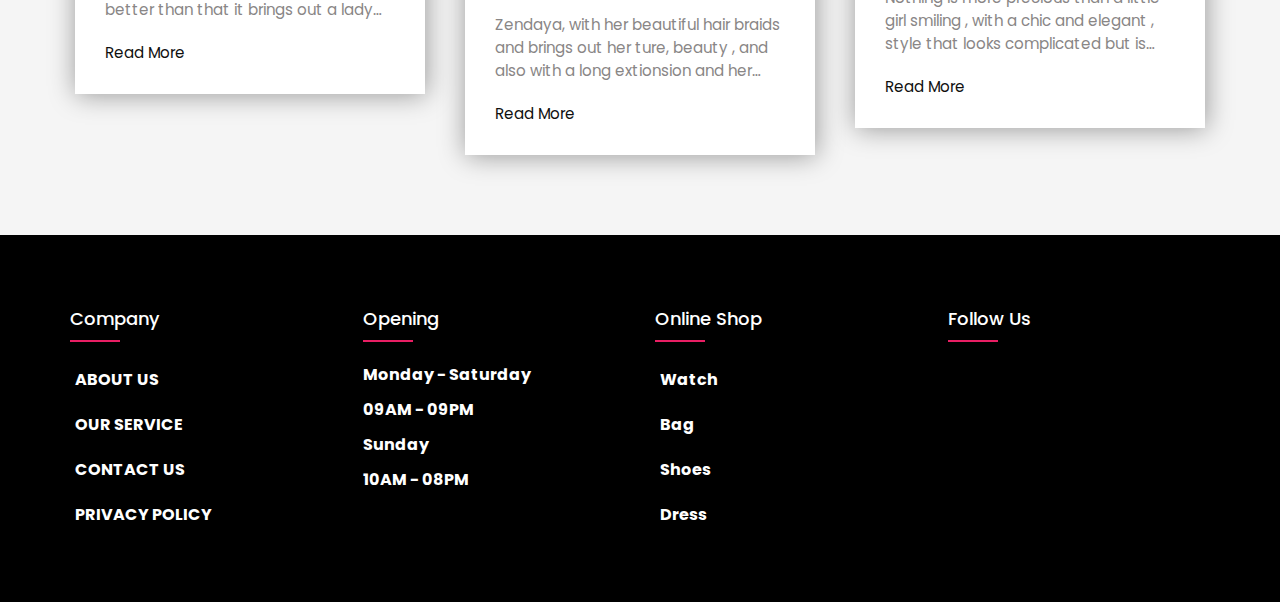
==== commit 22195ee8: "recent update" ====
--- a/cecebeautysalon/index.html
+++ b/cecebeautysalon/index.html
@@ -169,7 +169,7 @@
                         <h2>Hair is our bride</h2>
                         <p>Lush hair is a celebration of slef-care and slef-love. it a product of dedication and attention , a
                             symbol of a commitment ,
-                            to a healthy lifestyle and focus on personal beauty and a focus on personal beauty. it's hair that
+                            to a healthy lifestyle and focus on personal beauty. it's hair that
                             makes a statement ,
                             that says i am confident i am fierce , and i am worthy of attention . lush hair ins't just hair-it
                             is a reflection of,
--- a/cecebeautysalon/css/style.css
+++ b/cecebeautysalon/css/style.css
@@ -916,11 +916,7 @@
 }
 /* end gallery */
 
-.img-gallery img:hover{
-    transform: scale(0.8) rotate(-15deg);
-    border-radius: 20px;
-    box-shadow: 0 32px 75px rgba(68, 77, 136, 0.2);
-}
+
 
 .gallerysign li a{
     font-size: 15px;
